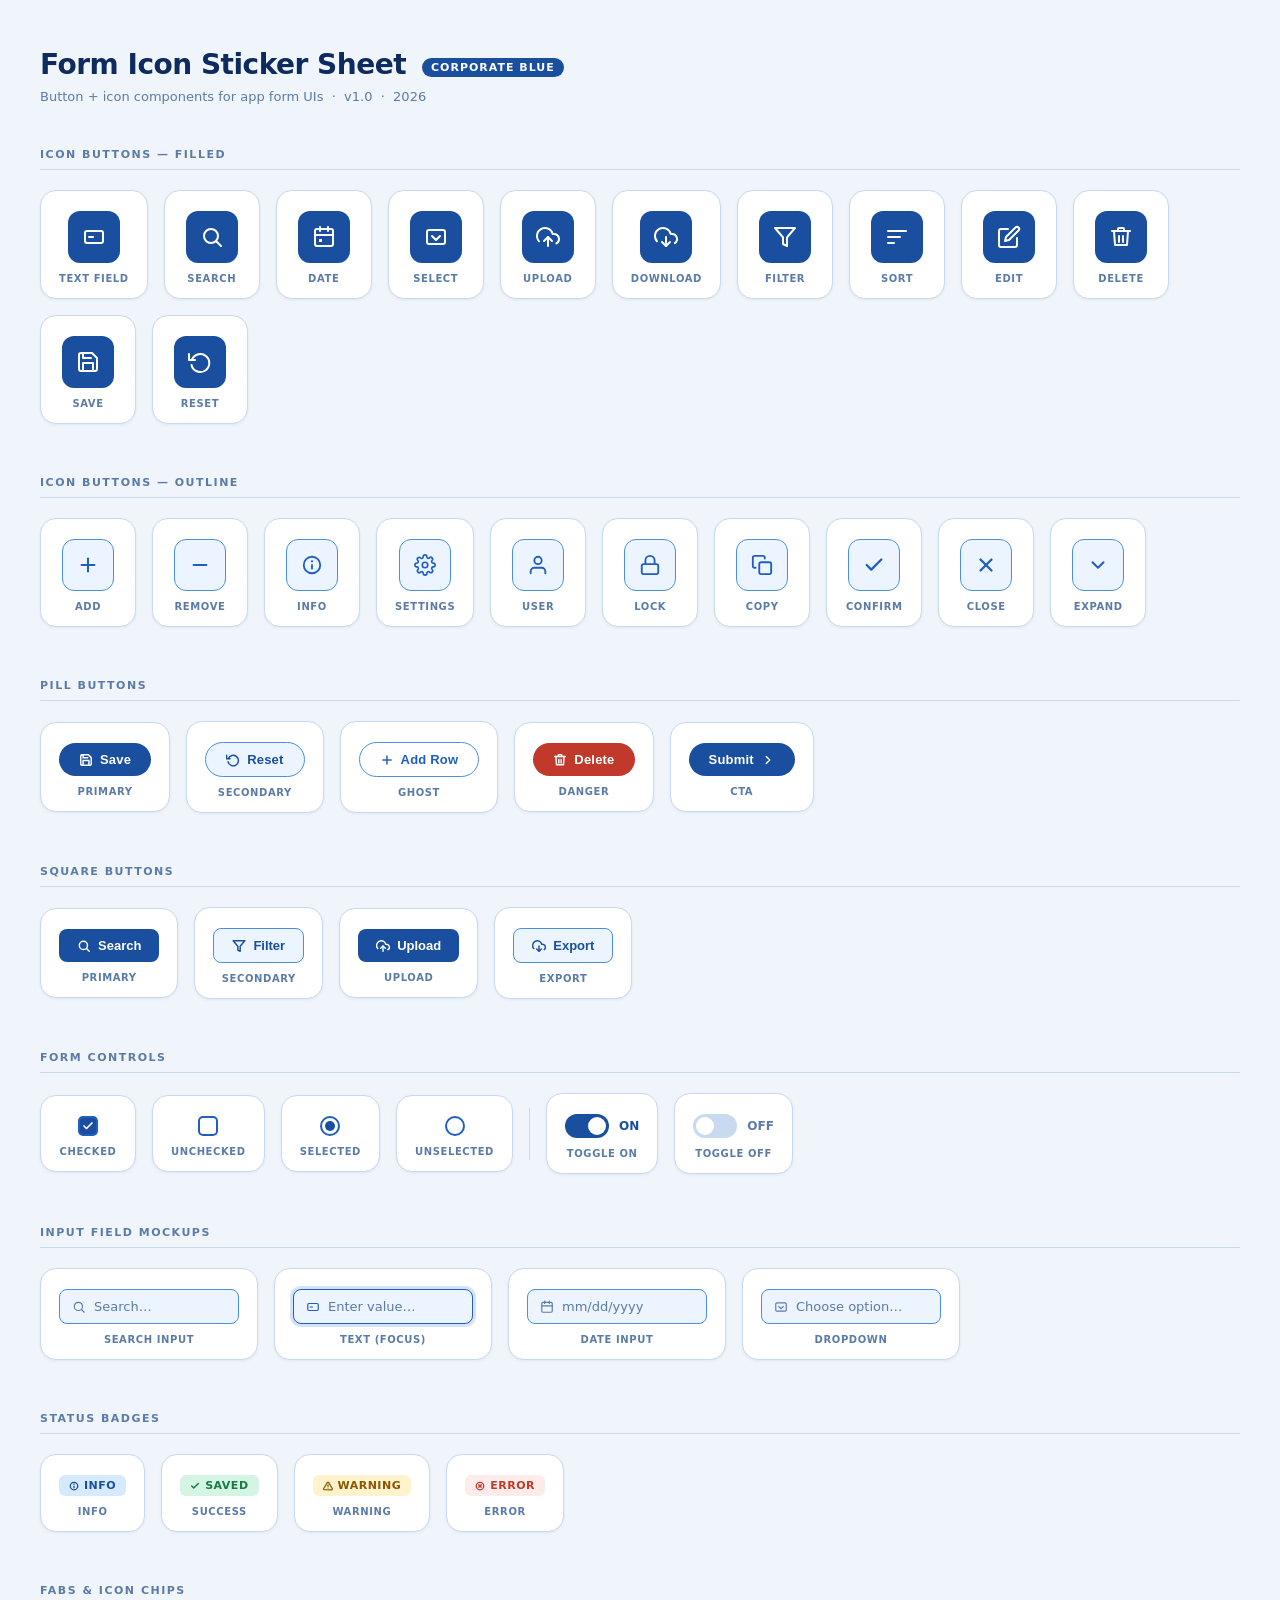
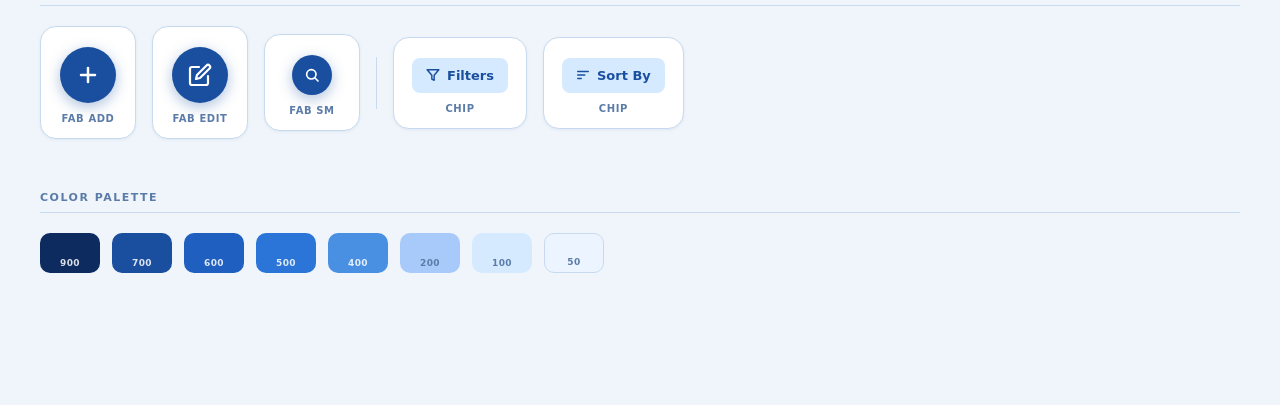
==== sticker-sheet.html @ 7179d63f "Add corporate blue form icon sticker sheet Standalone HTML design reference page with filled/outline" ====
<!DOCTYPE html>
<html lang="en">
<head>
  <meta charset="UTF-8">
  <meta name="viewport" content="width=device-width, initial-scale=1.0">
  <title>Form Icon Button Sticker Sheet — Corporate Blue</title>
  <style>
    :root {
      --blue-900: #0D2B5E;
      --blue-700: #1A4FA0;
      --blue-600: #1F5FBF;
      --blue-500: #2B74D8;
      --blue-400: #4A90E2;
      --blue-200: #A8CAFA;
      --blue-100: #D6EAFF;
      --blue-50:  #EBF4FF;
      --white:    #FFFFFF;
      --ink:      #0D1B34;
      --muted:    #5B7BA8;
      --bg:       #F0F5FB;
      --border:   #C8DAEF;
    }

    *, *::before, *::after { box-sizing: border-box; margin: 0; padding: 0; }

    body {
      font-family: -apple-system, BlinkMacSystemFont, 'Segoe UI', system-ui, sans-serif;
      background: var(--bg);
      color: var(--ink);
      padding: 48px 40px 80px;
    }

    /* ── Page Header ── */
    .sheet-header {
      display: flex;
      align-items: flex-end;
      gap: 16px;
      margin-bottom: 8px;
    }
    .sheet-header h1 {
      font-size: 28px;
      font-weight: 700;
      letter-spacing: -0.5px;
      color: var(--blue-900);
    }
    .sheet-header .badge {
      background: var(--blue-700);
      color: #fff;
      font-size: 11px;
      font-weight: 600;
      letter-spacing: 1px;
      text-transform: uppercase;
      padding: 3px 9px;
      border-radius: 20px;
      margin-bottom: 4px;
    }
    .sheet-meta {
      font-size: 13px;
      color: var(--muted);
      margin-bottom: 44px;
    }

    /* ── Section ── */
    .section { margin-bottom: 52px; }
    .section-title {
      font-size: 11px;
      font-weight: 700;
      letter-spacing: 1.5px;
      text-transform: uppercase;
      color: var(--muted);
      margin-bottom: 20px;
      padding-bottom: 8px;
      border-bottom: 1px solid var(--border);
    }
    .sticker-grid {
      display: flex;
      flex-wrap: wrap;
      gap: 16px;
      align-items: flex-start;
    }

    /* ── Sticker Card ── */
    .sticker {
      display: flex;
      flex-direction: column;
      align-items: center;
      gap: 10px;
      background: var(--white);
      border: 1.5px solid var(--border);
      border-radius: 16px;
      padding: 20px 18px 14px;
      min-width: 96px;
      cursor: default;
      transition: box-shadow .15s, transform .15s;
      box-shadow: 0 1px 3px rgba(13,43,94,.07);
    }
    .sticker:hover {
      box-shadow: 0 6px 18px rgba(27,79,160,.16);
      transform: translateY(-2px);
    }
    .sticker-label {
      font-size: 10px;
      font-weight: 600;
      letter-spacing: .6px;
      text-transform: uppercase;
      color: var(--muted);
      white-space: nowrap;
    }

    /* ── Icon Chip Sizes ── */
    .icon-wrap {
      display: flex;
      align-items: center;
      justify-content: center;
      border-radius: 12px;
    }
    .icon-wrap.filled {
      background: var(--blue-700);
      width: 52px; height: 52px;
      color: #fff;
    }
    .icon-wrap.outline {
      background: var(--blue-50);
      border: 1.5px solid var(--blue-400);
      width: 52px; height: 52px;
      color: var(--blue-600);
    }
    .icon-wrap.ghost {
      background: transparent;
      width: 52px; height: 52px;
      color: var(--blue-600);
    }
    .icon-wrap.chip {
      background: var(--blue-100);
      border-radius: 8px;
      padding: 10px 14px;
      color: var(--blue-700);
      gap: 7px;
      flex-direction: row;
      height: auto;
      width: auto;
    }
    .icon-wrap.chip span {
      font-size: 13px;
      font-weight: 600;
      color: var(--blue-700);
      white-space: nowrap;
    }

    /* ── Pill Buttons ── */
    .btn-pill {
      display: inline-flex;
      align-items: center;
      gap: 7px;
      font-size: 13px;
      font-weight: 600;
      border-radius: 100px;
      padding: 9px 20px;
      border: none;
      cursor: pointer;
      transition: filter .15s;
      letter-spacing: .2px;
    }
    .btn-pill.primary   { background: var(--blue-700); color: #fff; }
    .btn-pill.secondary { background: var(--blue-50); color: var(--blue-700); border: 1.5px solid var(--blue-400); }
    .btn-pill.ghost-btn { background: transparent; color: var(--blue-600); border: 1.5px solid var(--blue-400); }
    .btn-pill.danger    { background: #C0392B; color: #fff; }
    .btn-pill:hover { filter: brightness(1.08); }

    /* ── Square Buttons ── */
    .btn-sq {
      display: inline-flex;
      align-items: center;
      gap: 7px;
      font-size: 13px;
      font-weight: 600;
      border-radius: 8px;
      padding: 9px 18px;
      border: none;
      cursor: pointer;
      transition: filter .15s;
    }
    .btn-sq.primary   { background: var(--blue-700); color: #fff; }
    .btn-sq.secondary { background: var(--blue-50); color: var(--blue-700); border: 1.5px solid var(--blue-400); }
    .btn-sq:hover { filter: brightness(1.08); }

    /* ── Status Badges ── */
    .status-badge {
      display: inline-flex;
      align-items: center;
      gap: 5px;
      font-size: 11px;
      font-weight: 700;
      letter-spacing: .5px;
      text-transform: uppercase;
      padding: 4px 10px;
      border-radius: 6px;
    }
    .status-badge.info    { background: var(--blue-100); color: var(--blue-700); }
    .status-badge.success { background: #D4F5E4; color: #1A7A45; }
    .status-badge.warn    { background: #FEF3CD; color: #8A5700; }
    .status-badge.error   { background: #FDECEA; color: #C0392B; }

    /* ── Input Mock ── */
    .input-mock {
      display: flex;
      align-items: center;
      gap: 8px;
      background: var(--blue-50);
      border: 1.5px solid var(--blue-400);
      border-radius: 8px;
      padding: 9px 12px;
      font-size: 13px;
      color: var(--muted);
      width: 180px;
    }
    .input-mock.focus { border-color: var(--blue-600); box-shadow: 0 0 0 3px rgba(43,116,216,.2); }

    /* ── Toggle ── */
    .toggle-wrap {
      display: flex;
      align-items: center;
      gap: 10px;
      font-size: 12px;
      font-weight: 600;
      color: var(--blue-700);
    }
    .toggle {
      width: 44px; height: 24px;
      background: var(--blue-700);
      border-radius: 100px;
      position: relative;
    }
    .toggle::after {
      content: '';
      position: absolute;
      top: 3px; left: calc(100% - 21px);
      width: 18px; height: 18px;
      background: #fff;
      border-radius: 50%;
    }
    .toggle.off { background: var(--border); }
    .toggle.off::after { left: 3px; }

    /* ── Checkbox / Radio ── */
    .check-mock {
      width: 20px; height: 20px;
      border-radius: 5px;
      border: 2px solid var(--blue-600);
      background: var(--blue-700);
      display: flex; align-items: center; justify-content: center;
    }
    .check-mock.unchecked { background: #fff; }
    .radio-mock {
      width: 20px; height: 20px;
      border-radius: 50%;
      border: 2px solid var(--blue-600);
      background: #fff;
      display: flex; align-items: center; justify-content: center;
    }
    .radio-mock .dot {
      width: 10px; height: 10px;
      border-radius: 50%;
      background: var(--blue-700);
    }

    /* ── Divider ── */
    .divider {
      width: 1px;
      height: 52px;
      background: var(--border);
      align-self: center;
    }

    /* ── FAB ── */
    .fab {
      width: 56px; height: 56px;
      border-radius: 50%;
      background: var(--blue-700);
      color: #fff;
      display: flex; align-items: center; justify-content: center;
      box-shadow: 0 4px 14px rgba(27,79,160,.35);
    }
    .fab.sm { width: 40px; height: 40px; border-radius: 50%; }

    /* ── Swatch Row ── */
    .swatch-row { display: flex; gap: 12px; flex-wrap: wrap; }
    .swatch {
      width: 60px; height: 40px;
      border-radius: 10px;
      display: flex; align-items: flex-end; justify-content: center;
      padding-bottom: 5px;
      font-size: 9px;
      font-weight: 700;
      letter-spacing: .4px;
      color: rgba(255,255,255,.85);
    }
    .swatch.light { color: var(--muted); }

    svg { display: block; flex-shrink: 0; }
  </style>
</head>
<body>

  <div class="sheet-header">
    <h1>Form Icon Sticker Sheet</h1>
    <span class="badge">Corporate Blue</span>
  </div>
  <p class="sheet-meta">Button + icon components for app form UIs &nbsp;·&nbsp; v1.0 &nbsp;·&nbsp; 2026</p>

  <!-- ── 1. ICON BUTTONS ── -->
  <div class="section">
    <div class="section-title">Icon Buttons — Filled</div>
    <div class="sticker-grid">

      <!-- Text Input -->
      <div class="sticker">
        <div class="icon-wrap filled">
          <svg width="24" height="24" viewBox="0 0 24 24" fill="none" stroke="currentColor" stroke-width="2" stroke-linecap="round" stroke-linejoin="round">
            <rect x="3" y="6" width="18" height="12" rx="2"/>
            <line x1="7" y1="12" x2="11" y2="12"/>
          </svg>
        </div>
        <span class="sticker-label">Text Field</span>
      </div>

      <!-- Search -->
      <div class="sticker">
        <div class="icon-wrap filled">
          <svg width="24" height="24" viewBox="0 0 24 24" fill="none" stroke="currentColor" stroke-width="2" stroke-linecap="round" stroke-linejoin="round">
            <circle cx="11" cy="11" r="7"/>
            <line x1="16.5" y1="16.5" x2="21" y2="21"/>
          </svg>
        </div>
        <span class="sticker-label">Search</span>
      </div>

      <!-- Calendar / Date -->
      <div class="sticker">
        <div class="icon-wrap filled">
          <svg width="24" height="24" viewBox="0 0 24 24" fill="none" stroke="currentColor" stroke-width="2" stroke-linecap="round" stroke-linejoin="round">
            <rect x="3" y="4" width="18" height="17" rx="2"/>
            <line x1="16" y1="2" x2="16" y2="6"/>
            <line x1="8" y1="2" x2="8" y2="6"/>
            <line x1="3" y1="10" x2="21" y2="10"/>
            <rect x="7" y="14" width="3" height="3" rx=".5" fill="currentColor" stroke="none"/>
          </svg>
        </div>
        <span class="sticker-label">Date</span>
      </div>

      <!-- Dropdown / Select -->
      <div class="sticker">
        <div class="icon-wrap filled">
          <svg width="24" height="24" viewBox="0 0 24 24" fill="none" stroke="currentColor" stroke-width="2" stroke-linecap="round" stroke-linejoin="round">
            <rect x="3" y="5" width="18" height="14" rx="2"/>
            <polyline points="8,11 12,15 16,11"/>
          </svg>
        </div>
        <span class="sticker-label">Select</span>
      </div>

      <!-- Upload -->
      <div class="sticker">
        <div class="icon-wrap filled">
          <svg width="24" height="24" viewBox="0 0 24 24" fill="none" stroke="currentColor" stroke-width="2" stroke-linecap="round" stroke-linejoin="round">
            <polyline points="16,16 12,12 8,16"/>
            <line x1="12" y1="12" x2="12" y2="21"/>
            <path d="M20.39 18.39A5 5 0 0 0 18 9h-1.26A8 8 0 1 0 3 16.3"/>
          </svg>
        </div>
        <span class="sticker-label">Upload</span>
      </div>

      <!-- Download -->
      <div class="sticker">
        <div class="icon-wrap filled">
          <svg width="24" height="24" viewBox="0 0 24 24" fill="none" stroke="currentColor" stroke-width="2" stroke-linecap="round" stroke-linejoin="round">
            <polyline points="8,17 12,21 16,17"/>
            <line x1="12" y1="12" x2="12" y2="21"/>
            <path d="M20.88 18.09A5 5 0 0 0 18 9h-1.26A8 8 0 1 0 3 16.29"/>
          </svg>
        </div>
        <span class="sticker-label">Download</span>
      </div>

      <!-- Filter -->
      <div class="sticker">
        <div class="icon-wrap filled">
          <svg width="24" height="24" viewBox="0 0 24 24" fill="none" stroke="currentColor" stroke-width="2" stroke-linecap="round" stroke-linejoin="round">
            <polygon points="22,3 2,3 10,12.46 10,19 14,21 14,12.46"/>
          </svg>
        </div>
        <span class="sticker-label">Filter</span>
      </div>

      <!-- Sort -->
      <div class="sticker">
        <div class="icon-wrap filled">
          <svg width="24" height="24" viewBox="0 0 24 24" fill="none" stroke="currentColor" stroke-width="2" stroke-linecap="round" stroke-linejoin="round">
            <line x1="3" y1="6" x2="21" y2="6"/>
            <line x1="3" y1="12" x2="15" y2="12"/>
            <line x1="3" y1="18" x2="9" y2="18"/>
          </svg>
        </div>
        <span class="sticker-label">Sort</span>
      </div>

      <!-- Edit / Pencil -->
      <div class="sticker">
        <div class="icon-wrap filled">
          <svg width="24" height="24" viewBox="0 0 24 24" fill="none" stroke="currentColor" stroke-width="2" stroke-linecap="round" stroke-linejoin="round">
            <path d="M11 4H4a2 2 0 0 0-2 2v14a2 2 0 0 0 2 2h14a2 2 0 0 0 2-2v-7"/>
            <path d="M18.5 2.5a2.121 2.121 0 0 1 3 3L12 15l-4 1 1-4 9.5-9.5z"/>
          </svg>
        </div>
        <span class="sticker-label">Edit</span>
      </div>

      <!-- Delete / Trash -->
      <div class="sticker">
        <div class="icon-wrap filled">
          <svg width="24" height="24" viewBox="0 0 24 24" fill="none" stroke="currentColor" stroke-width="2" stroke-linecap="round" stroke-linejoin="round">
            <polyline points="3,6 5,6 21,6"/>
            <path d="M19 6l-1 14H6L5 6"/>
            <path d="M10 11v6M14 11v6"/>
            <path d="M9 6V4a1 1 0 0 1 1-1h4a1 1 0 0 1 1 1v2"/>
          </svg>
        </div>
        <span class="sticker-label">Delete</span>
      </div>

      <!-- Save -->
      <div class="sticker">
        <div class="icon-wrap filled">
          <svg width="24" height="24" viewBox="0 0 24 24" fill="none" stroke="currentColor" stroke-width="2" stroke-linecap="round" stroke-linejoin="round">
            <path d="M19 21H5a2 2 0 0 1-2-2V5a2 2 0 0 1 2-2h11l5 5v11a2 2 0 0 1-2 2z"/>
            <polyline points="17,21 17,13 7,13 7,21"/>
            <polyline points="7,3 7,8 15,8"/>
          </svg>
        </div>
        <span class="sticker-label">Save</span>
      </div>

      <!-- Refresh / Reset -->
      <div class="sticker">
        <div class="icon-wrap filled">
          <svg width="24" height="24" viewBox="0 0 24 24" fill="none" stroke="currentColor" stroke-width="2" stroke-linecap="round" stroke-linejoin="round">
            <polyline points="1,4 1,10 7,10"/>
            <path d="M3.51 15a9 9 0 1 0 .49-5.5"/>
          </svg>
        </div>
        <span class="sticker-label">Reset</span>
      </div>

    </div>
  </div>

  <!-- ── 2. ICON BUTTONS — OUTLINE ── -->
  <div class="section">
    <div class="section-title">Icon Buttons — Outline</div>
    <div class="sticker-grid">

      <!-- Plus / Add -->
      <div class="sticker">
        <div class="icon-wrap outline">
          <svg width="22" height="22" viewBox="0 0 24 24" fill="none" stroke="currentColor" stroke-width="2.2" stroke-linecap="round">
            <line x1="12" y1="5" x2="12" y2="19"/><line x1="5" y1="12" x2="19" y2="12"/>
          </svg>
        </div>
        <span class="sticker-label">Add</span>
      </div>

      <!-- Minus / Remove -->
      <div class="sticker">
        <div class="icon-wrap outline">
          <svg width="22" height="22" viewBox="0 0 24 24" fill="none" stroke="currentColor" stroke-width="2.2" stroke-linecap="round">
            <line x1="5" y1="12" x2="19" y2="12"/>
          </svg>
        </div>
        <span class="sticker-label">Remove</span>
      </div>

      <!-- Info -->
      <div class="sticker">
        <div class="icon-wrap outline">
          <svg width="22" height="22" viewBox="0 0 24 24" fill="none" stroke="currentColor" stroke-width="2" stroke-linecap="round" stroke-linejoin="round">
            <circle cx="12" cy="12" r="9"/>
            <line x1="12" y1="8" x2="12" y2="8" stroke-width="2.5"/>
            <line x1="12" y1="12" x2="12" y2="16"/>
          </svg>
        </div>
        <span class="sticker-label">Info</span>
      </div>

      <!-- Settings / Gear -->
      <div class="sticker">
        <div class="icon-wrap outline">
          <svg width="22" height="22" viewBox="0 0 24 24" fill="none" stroke="currentColor" stroke-width="1.8" stroke-linecap="round" stroke-linejoin="round">
            <circle cx="12" cy="12" r="3"/>
            <path d="M19.4 15a1.65 1.65 0 0 0 .33 1.82l.06.06a2 2 0 0 1-2.83 2.83l-.06-.06a1.65 1.65 0 0 0-1.82-.33 1.65 1.65 0 0 0-1 1.51V21a2 2 0 0 1-4 0v-.09A1.65 1.65 0 0 0 9 19.4a1.65 1.65 0 0 0-1.82.33l-.06.06a2 2 0 0 1-2.83-2.83l.06-.06A1.65 1.65 0 0 0 4.68 15a1.65 1.65 0 0 0-1.51-1H3a2 2 0 0 1 0-4h.09A1.65 1.65 0 0 0 4.6 9a1.65 1.65 0 0 0-.33-1.82l-.06-.06a2 2 0 0 1 2.83-2.83l.06.06A1.65 1.65 0 0 0 9 4.68a1.65 1.65 0 0 0 1-1.51V3a2 2 0 0 1 4 0v.09a1.65 1.65 0 0 0 1 1.51 1.65 1.65 0 0 0 1.82-.33l.06-.06a2 2 0 0 1 2.83 2.83l-.06.06A1.65 1.65 0 0 0 19.4 9a1.65 1.65 0 0 0 1.51 1H21a2 2 0 0 1 0 4h-.09a1.65 1.65 0 0 0-1.51 1z"/>
          </svg>
        </div>
        <span class="sticker-label">Settings</span>
      </div>

      <!-- User -->
      <div class="sticker">
        <div class="icon-wrap outline">
          <svg width="22" height="22" viewBox="0 0 24 24" fill="none" stroke="currentColor" stroke-width="2" stroke-linecap="round" stroke-linejoin="round">
            <path d="M20 21v-2a4 4 0 0 0-4-4H8a4 4 0 0 0-4 4v2"/>
            <circle cx="12" cy="7" r="4"/>
          </svg>
        </div>
        <span class="sticker-label">User</span>
      </div>

      <!-- Lock -->
      <div class="sticker">
        <div class="icon-wrap outline">
          <svg width="22" height="22" viewBox="0 0 24 24" fill="none" stroke="currentColor" stroke-width="2" stroke-linecap="round" stroke-linejoin="round">
            <rect x="3" y="11" width="18" height="11" rx="2"/>
            <path d="M7 11V7a5 5 0 0 1 10 0v4"/>
          </svg>
        </div>
        <span class="sticker-label">Lock</span>
      </div>

      <!-- Copy -->
      <div class="sticker">
        <div class="icon-wrap outline">
          <svg width="22" height="22" viewBox="0 0 24 24" fill="none" stroke="currentColor" stroke-width="2" stroke-linecap="round" stroke-linejoin="round">
            <rect x="9" y="9" width="13" height="13" rx="2"/>
            <path d="M5 15H4a2 2 0 0 1-2-2V4a2 2 0 0 1 2-2h9a2 2 0 0 1 2 2v1"/>
          </svg>
        </div>
        <span class="sticker-label">Copy</span>
      </div>

      <!-- Check / Confirm -->
      <div class="sticker">
        <div class="icon-wrap outline">
          <svg width="22" height="22" viewBox="0 0 24 24" fill="none" stroke="currentColor" stroke-width="2.5" stroke-linecap="round" stroke-linejoin="round">
            <polyline points="20,6 9,17 4,12"/>
          </svg>
        </div>
        <span class="sticker-label">Confirm</span>
      </div>

      <!-- Close / X -->
      <div class="sticker">
        <div class="icon-wrap outline">
          <svg width="22" height="22" viewBox="0 0 24 24" fill="none" stroke="currentColor" stroke-width="2.5" stroke-linecap="round">
            <line x1="18" y1="6" x2="6" y2="18"/>
            <line x1="6" y1="6" x2="18" y2="18"/>
          </svg>
        </div>
        <span class="sticker-label">Close</span>
      </div>

      <!-- Expand / Arrow -->
      <div class="sticker">
        <div class="icon-wrap outline">
          <svg width="22" height="22" viewBox="0 0 24 24" fill="none" stroke="currentColor" stroke-width="2.2" stroke-linecap="round" stroke-linejoin="round">
            <polyline points="6,9 12,15 18,9"/>
          </svg>
        </div>
        <span class="sticker-label">Expand</span>
      </div>

    </div>
  </div>

  <!-- ── 3. PILL BUTTONS ── -->
  <div class="section">
    <div class="section-title">Pill Buttons</div>
    <div class="sticker-grid" style="align-items:center;">

      <div class="sticker">
        <button class="btn-pill primary">
          <svg width="14" height="14" viewBox="0 0 24 24" fill="none" stroke="currentColor" stroke-width="2.5" stroke-linecap="round"><path d="M19 21H5a2 2 0 0 1-2-2V5a2 2 0 0 1 2-2h11l5 5v11a2 2 0 0 1-2 2z"/><polyline points="17,21 17,13 7,13 7,21"/><polyline points="7,3 7,8 15,8"/></svg>
          Save
        </button>
        <span class="sticker-label">Primary</span>
      </div>

      <div class="sticker">
        <button class="btn-pill secondary">
          <svg width="14" height="14" viewBox="0 0 24 24" fill="none" stroke="currentColor" stroke-width="2.5" stroke-linecap="round" stroke-linejoin="round"><polyline points="1,4 1,10 7,10"/><path d="M3.51 15a9 9 0 1 0 .49-5.5"/></svg>
          Reset
        </button>
        <span class="sticker-label">Secondary</span>
      </div>

      <div class="sticker">
        <button class="btn-pill ghost-btn">
          <svg width="14" height="14" viewBox="0 0 24 24" fill="none" stroke="currentColor" stroke-width="2.5" stroke-linecap="round" stroke-linejoin="round"><line x1="12" y1="5" x2="12" y2="19"/><line x1="5" y1="12" x2="19" y2="12"/></svg>
          Add Row
        </button>
        <span class="sticker-label">Ghost</span>
      </div>

      <div class="sticker">
        <button class="btn-pill danger">
          <svg width="14" height="14" viewBox="0 0 24 24" fill="none" stroke="currentColor" stroke-width="2.5" stroke-linecap="round" stroke-linejoin="round"><polyline points="3,6 5,6 21,6"/><path d="M19 6l-1 14H6L5 6"/><path d="M10 11v6M14 11v6"/><path d="M9 6V4a1 1 0 0 1 1-1h4a1 1 0 0 1 1 1v2"/></svg>
          Delete
        </button>
        <span class="sticker-label">Danger</span>
      </div>

      <div class="sticker">
        <button class="btn-pill primary">
          Submit
          <svg width="14" height="14" viewBox="0 0 24 24" fill="none" stroke="currentColor" stroke-width="2.5" stroke-linecap="round" stroke-linejoin="round"><polyline points="9,18 15,12 9,6"/></svg>
        </button>
        <span class="sticker-label">CTA</span>
      </div>

    </div>
  </div>

  <!-- ── 4. SQUARE BUTTONS ── -->
  <div class="section">
    <div class="section-title">Square Buttons</div>
    <div class="sticker-grid" style="align-items:center;">

      <div class="sticker">
        <button class="btn-sq primary">
          <svg width="14" height="14" viewBox="0 0 24 24" fill="none" stroke="currentColor" stroke-width="2.5" stroke-linecap="round" stroke-linejoin="round"><circle cx="11" cy="11" r="7"/><line x1="16.5" y1="16.5" x2="21" y2="21"/></svg>
          Search
        </button>
        <span class="sticker-label">Primary</span>
      </div>

      <div class="sticker">
        <button class="btn-sq secondary">
          <svg width="14" height="14" viewBox="0 0 24 24" fill="none" stroke="currentColor" stroke-width="2.5" stroke-linecap="round" stroke-linejoin="round"><polygon points="22,3 2,3 10,12.46 10,19 14,21 14,12.46"/></svg>
          Filter
        </button>
        <span class="sticker-label">Secondary</span>
      </div>

      <div class="sticker">
        <button class="btn-sq primary">
          <svg width="14" height="14" viewBox="0 0 24 24" fill="none" stroke="currentColor" stroke-width="2.5" stroke-linecap="round" stroke-linejoin="round"><polyline points="16,16 12,12 8,16"/><line x1="12" y1="12" x2="12" y2="21"/><path d="M20.39 18.39A5 5 0 0 0 18 9h-1.26A8 8 0 1 0 3 16.3"/></svg>
          Upload
        </button>
        <span class="sticker-label">Upload</span>
      </div>

      <div class="sticker">
        <button class="btn-sq secondary">
          <svg width="14" height="14" viewBox="0 0 24 24" fill="none" stroke="currentColor" stroke-width="2.5" stroke-linecap="round" stroke-linejoin="round"><polyline points="8,17 12,21 16,17"/><line x1="12" y1="12" x2="12" y2="21"/><path d="M20.88 18.09A5 5 0 0 0 18 9h-1.26A8 8 0 1 0 3 16.29"/></svg>
          Export
        </button>
        <span class="sticker-label">Export</span>
      </div>

    </div>
  </div>

  <!-- ── 5. FORM CONTROLS ── -->
  <div class="section">
    <div class="section-title">Form Controls</div>
    <div class="sticker-grid" style="align-items:center;">

      <!-- Checkbox checked -->
      <div class="sticker">
        <div class="check-mock">
          <svg width="12" height="12" viewBox="0 0 24 24" fill="none" stroke="#fff" stroke-width="3.5" stroke-linecap="round" stroke-linejoin="round"><polyline points="20,6 9,17 4,12"/></svg>
        </div>
        <span class="sticker-label">Checked</span>
      </div>

      <!-- Checkbox unchecked -->
      <div class="sticker">
        <div class="check-mock unchecked"></div>
        <span class="sticker-label">Unchecked</span>
      </div>

      <!-- Radio selected -->
      <div class="sticker">
        <div class="radio-mock"><div class="dot"></div></div>
        <span class="sticker-label">Selected</span>
      </div>

      <!-- Radio empty -->
      <div class="sticker">
        <div class="radio-mock"></div>
        <span class="sticker-label">Unselected</span>
      </div>

      <div class="divider"></div>

      <!-- Toggle ON -->
      <div class="sticker">
        <div class="toggle-wrap">
          <div class="toggle"></div>
          <span>ON</span>
        </div>
        <span class="sticker-label">Toggle On</span>
      </div>

      <!-- Toggle OFF -->
      <div class="sticker">
        <div class="toggle-wrap">
          <div class="toggle off"></div>
          <span style="color:var(--muted)">OFF</span>
        </div>
        <span class="sticker-label">Toggle Off</span>
      </div>

    </div>
  </div>

  <!-- ── 6. INPUT FIELDS ── -->
  <div class="section">
    <div class="section-title">Input Field Mockups</div>
    <div class="sticker-grid" style="align-items:center;">

      <div class="sticker">
        <div class="input-mock">
          <svg width="14" height="14" viewBox="0 0 24 24" fill="none" stroke="currentColor" stroke-width="2" stroke-linecap="round" stroke-linejoin="round" style="color:var(--muted)"><circle cx="11" cy="11" r="7"/><line x1="16.5" y1="16.5" x2="21" y2="21"/></svg>
          Search…
        </div>
        <span class="sticker-label">Search Input</span>
      </div>

      <div class="sticker">
        <div class="input-mock focus">
          <svg width="14" height="14" viewBox="0 0 24 24" fill="none" stroke="currentColor" stroke-width="2" stroke-linecap="round" stroke-linejoin="round" style="color:var(--blue-600)"><rect x="3" y="6" width="18" height="12" rx="2"/><line x1="7" y1="12" x2="11" y2="12"/></svg>
          Enter value…
        </div>
        <span class="sticker-label">Text (Focus)</span>
      </div>

      <div class="sticker">
        <div class="input-mock">
          <svg width="14" height="14" viewBox="0 0 24 24" fill="none" stroke="currentColor" stroke-width="2" stroke-linecap="round" stroke-linejoin="round" style="color:var(--muted)"><rect x="3" y="4" width="18" height="17" rx="2"/><line x1="16" y1="2" x2="16" y2="6"/><line x1="8" y1="2" x2="8" y2="6"/><line x1="3" y1="10" x2="21" y2="10"/></svg>
          mm/dd/yyyy
        </div>
        <span class="sticker-label">Date Input</span>
      </div>

      <div class="sticker">
        <div class="input-mock">
          <svg width="14" height="14" viewBox="0 0 24 24" fill="none" stroke="currentColor" stroke-width="2" stroke-linecap="round" stroke-linejoin="round" style="color:var(--muted)"><rect x="3" y="5" width="18" height="14" rx="2"/><polyline points="8,11 12,15 16,11"/></svg>
          Choose option…
        </div>
        <span class="sticker-label">Dropdown</span>
      </div>

    </div>
  </div>

  <!-- ── 7. STATUS BADGES ── -->
  <div class="section">
    <div class="section-title">Status Badges</div>
    <div class="sticker-grid" style="align-items:center;">

      <div class="sticker">
        <span class="status-badge info">
          <svg width="10" height="10" viewBox="0 0 24 24" fill="none" stroke="currentColor" stroke-width="3" stroke-linecap="round"><circle cx="12" cy="12" r="9"/><line x1="12" y1="8" x2="12" y2="8" stroke-width="3.5"/><line x1="12" y1="12" x2="12" y2="16"/></svg>
          Info
        </span>
        <span class="sticker-label">Info</span>
      </div>

      <div class="sticker">
        <span class="status-badge success">
          <svg width="10" height="10" viewBox="0 0 24 24" fill="none" stroke="currentColor" stroke-width="3.5" stroke-linecap="round" stroke-linejoin="round"><polyline points="20,6 9,17 4,12"/></svg>
          Saved
        </span>
        <span class="sticker-label">Success</span>
      </div>

      <div class="sticker">
        <span class="status-badge warn">
          <svg width="10" height="10" viewBox="0 0 24 24" fill="none" stroke="currentColor" stroke-width="3" stroke-linecap="round" stroke-linejoin="round"><path d="M10.29 3.86L1.82 18a2 2 0 0 0 1.71 3h16.94a2 2 0 0 0 1.71-3L13.71 3.86a2 2 0 0 0-3.42 0z"/><line x1="12" y1="9" x2="12" y2="13"/><line x1="12" y1="17" x2="12.01" y2="17"/></svg>
          Warning
        </span>
        <span class="sticker-label">Warning</span>
      </div>

      <div class="sticker">
        <span class="status-badge error">
          <svg width="10" height="10" viewBox="0 0 24 24" fill="none" stroke="currentColor" stroke-width="3" stroke-linecap="round"><circle cx="12" cy="12" r="9"/><line x1="15" y1="9" x2="9" y2="15"/><line x1="9" y1="9" x2="15" y2="15"/></svg>
          Error
        </span>
        <span class="sticker-label">Error</span>
      </div>

    </div>
  </div>

  <!-- ── 8. FABs ── -->
  <div class="section">
    <div class="section-title">FABs &amp; Icon Chips</div>
    <div class="sticker-grid" style="align-items:center;">

      <div class="sticker">
        <div class="fab">
          <svg width="24" height="24" viewBox="0 0 24 24" fill="none" stroke="currentColor" stroke-width="2.5" stroke-linecap="round"><line x1="12" y1="5" x2="12" y2="19"/><line x1="5" y1="12" x2="19" y2="12"/></svg>
        </div>
        <span class="sticker-label">FAB Add</span>
      </div>

      <div class="sticker">
        <div class="fab">
          <svg width="24" height="24" viewBox="0 0 24 24" fill="none" stroke="currentColor" stroke-width="2.2" stroke-linecap="round" stroke-linejoin="round"><path d="M11 4H4a2 2 0 0 0-2 2v14a2 2 0 0 0 2 2h14a2 2 0 0 0 2-2v-7"/><path d="M18.5 2.5a2.121 2.121 0 0 1 3 3L12 15l-4 1 1-4 9.5-9.5z"/></svg>
        </div>
        <span class="sticker-label">FAB Edit</span>
      </div>

      <div class="sticker">
        <div class="fab sm">
          <svg width="16" height="16" viewBox="0 0 24 24" fill="none" stroke="currentColor" stroke-width="2.5" stroke-linecap="round" stroke-linejoin="round"><circle cx="11" cy="11" r="7"/><line x1="16.5" y1="16.5" x2="21" y2="21"/></svg>
        </div>
        <span class="sticker-label">FAB SM</span>
      </div>

      <div class="divider"></div>

      <div class="sticker">
        <div class="icon-wrap chip">
          <svg width="14" height="14" viewBox="0 0 24 24" fill="none" stroke="currentColor" stroke-width="2.5" stroke-linecap="round" stroke-linejoin="round"><polygon points="22,3 2,3 10,12.46 10,19 14,21 14,12.46"/></svg>
          <span>Filters</span>
        </div>
        <span class="sticker-label">Chip</span>
      </div>

      <div class="sticker">
        <div class="icon-wrap chip">
          <svg width="14" height="14" viewBox="0 0 24 24" fill="none" stroke="currentColor" stroke-width="2.5" stroke-linecap="round" stroke-linejoin="round"><line x1="3" y1="6" x2="21" y2="6"/><line x1="3" y1="12" x2="15" y2="12"/><line x1="3" y1="18" x2="9" y2="18"/></svg>
          <span>Sort By</span>
        </div>
        <span class="sticker-label">Chip</span>
      </div>

    </div>
  </div>

  <!-- ── 9. COLOR PALETTE ── -->
  <div class="section">
    <div class="section-title">Color Palette</div>
    <div class="swatch-row">
      <div class="swatch" style="background:#0D2B5E">900</div>
      <div class="swatch" style="background:#1A4FA0">700</div>
      <div class="swatch" style="background:#1F5FBF">600</div>
      <div class="swatch" style="background:#2B74D8">500</div>
      <div class="swatch" style="background:#4A90E2">400</div>
      <div class="swatch light" style="background:#A8CAFA">200</div>
      <div class="swatch light" style="background:#D6EAFF">100</div>
      <div class="swatch light" style="background:#EBF4FF; border:1.5px solid #C8DAEF">50</div>
    </div>
  </div>

</body>
</html>
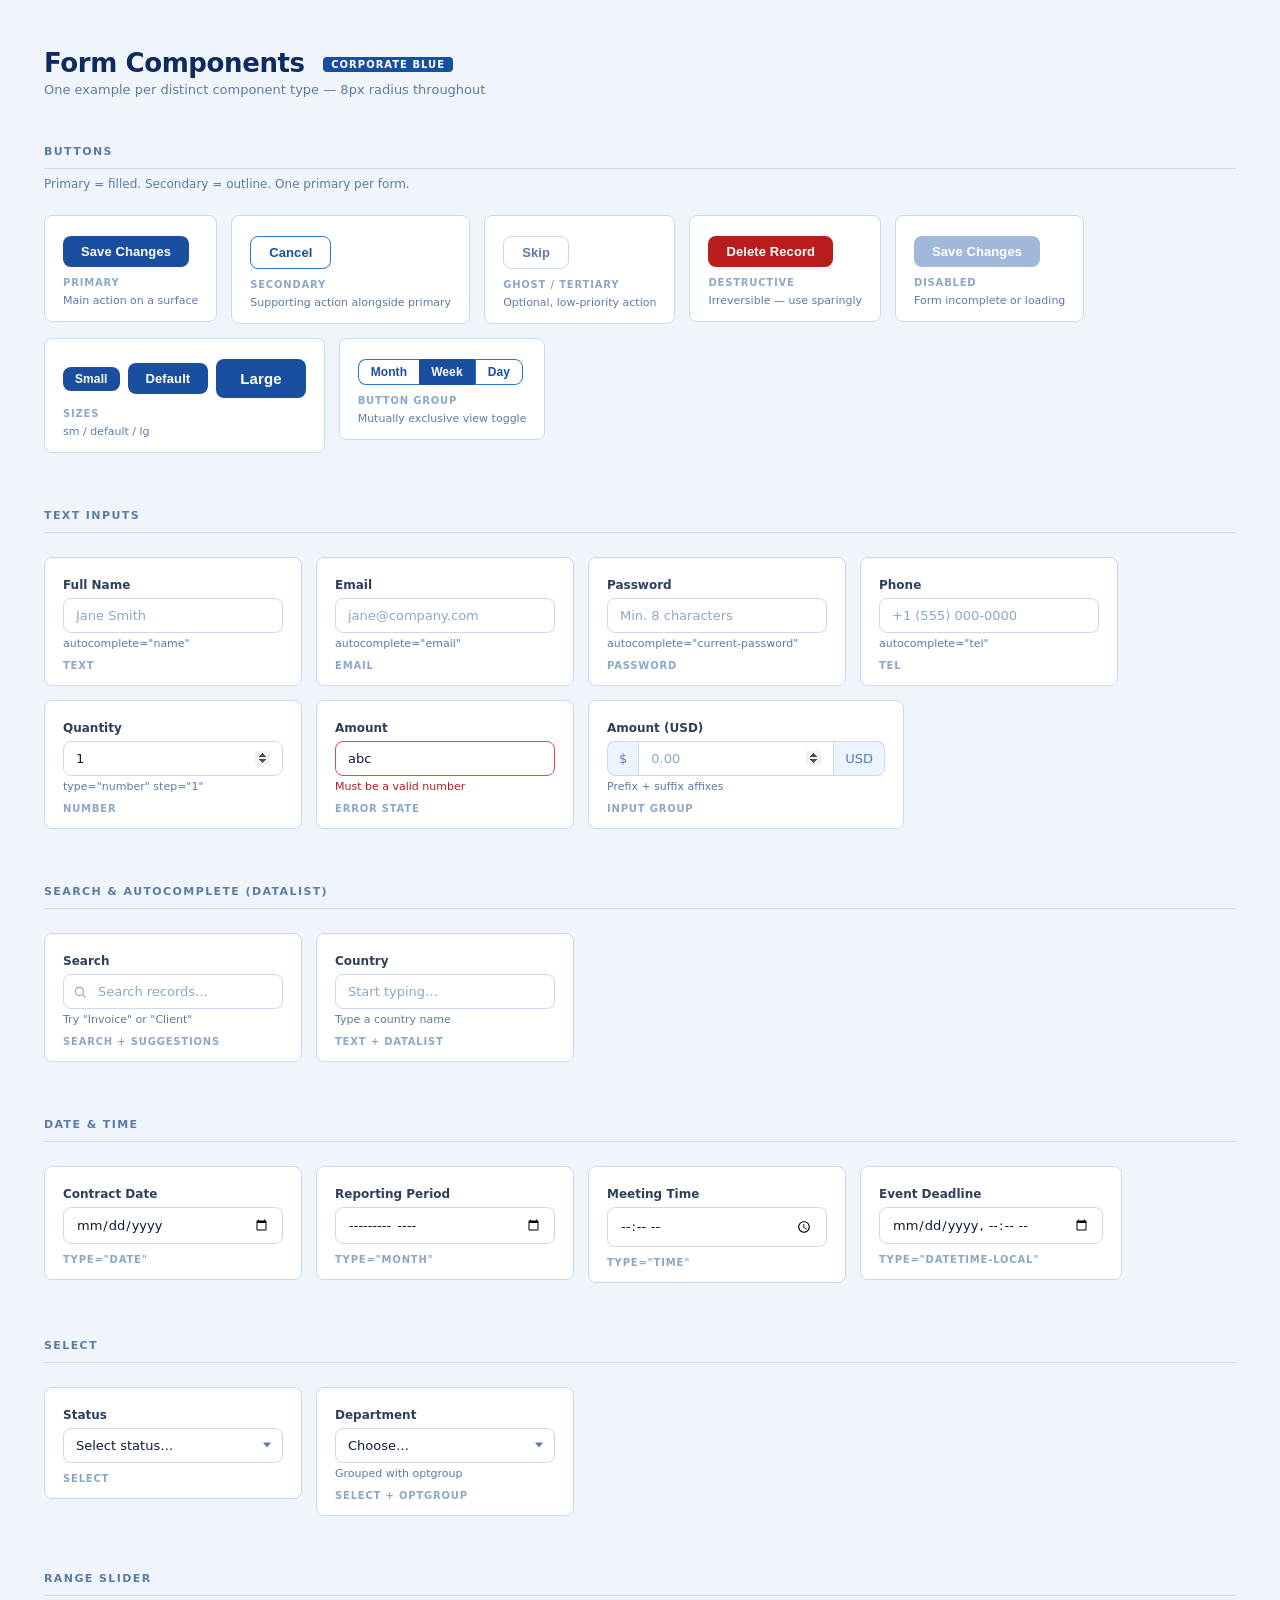
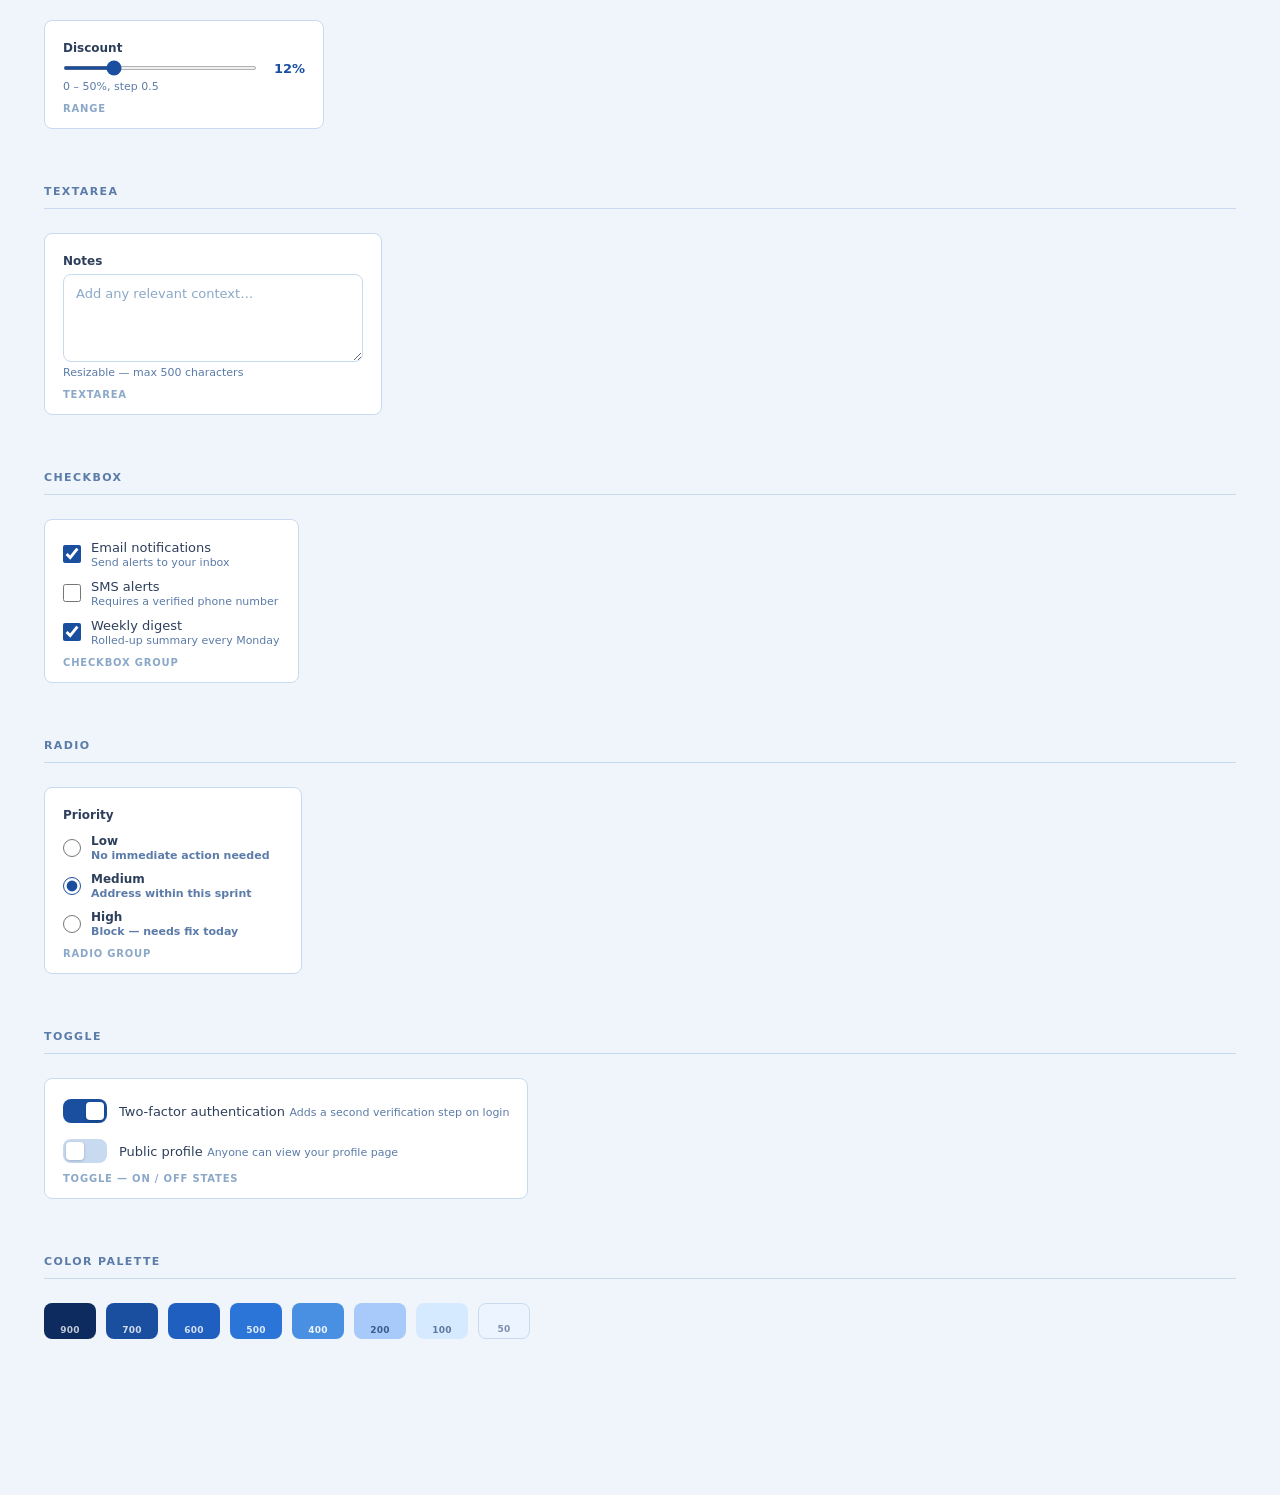
==== commit 5e3a2159: "Trim sticker sheet to one example per distinct component type Removed duplicate button variants and " ====
--- a/sticker-sheet.html
+++ b/sticker-sheet.html
@@ -3,22 +3,25 @@
 <head>
   <meta charset="UTF-8">
   <meta name="viewport" content="width=device-width, initial-scale=1.0">
-  <title>Form Icon Button Sticker Sheet — Corporate Blue</title>
+  <title>Form Component Sheet — Corporate Blue</title>
   <style>
     :root {
       --blue-900: #0D2B5E;
       --blue-700: #1A4FA0;
       --blue-600: #1F5FBF;
       --blue-500: #2B74D8;
-      --blue-400: #4A90E2;
       --blue-200: #A8CAFA;
       --blue-100: #D6EAFF;
       --blue-50:  #EBF4FF;
       --white:    #FFFFFF;
       --ink:      #0D1B34;
+      --ink-2:    #2E3F5C;
       --muted:    #5B7BA8;
+      --muted-lt: #8BA8C8;
       --bg:       #F0F5FB;
       --border:   #C8DAEF;
+      --radius:   8px;
+      --focus-ring: 0 0 0 3px rgba(43,116,216,.22);
     }
 
     *, *::before, *::after { box-sizing: border-box; margin: 0; padding: 0; }
@@ -27,833 +30,846 @@
       font-family: -apple-system, BlinkMacSystemFont, 'Segoe UI', system-ui, sans-serif;
       background: var(--bg);
       color: var(--ink);
-      padding: 48px 40px 80px;
-    }
-
-    /* ── Page Header ── */
-    .sheet-header {
-      display: flex;
-      align-items: flex-end;
-      gap: 16px;
-      margin-bottom: 8px;
-    }
-    .sheet-header h1 {
-      font-size: 28px;
+      padding: 48px 44px 100px;
+      font-size: 14px;
+    }
+
+    /* ─── Page header ─── */
+    .header { margin-bottom: 48px; }
+    .header h1 {
+      font-size: 26px;
       font-weight: 700;
-      letter-spacing: -0.5px;
+      letter-spacing: -.4px;
       color: var(--blue-900);
     }
-    .sheet-header .badge {
+    .header .sub {
+      color: var(--muted);
+      font-size: 13px;
+      margin-top: 4px;
+    }
+    .badge {
+      display: inline-block;
       background: var(--blue-700);
       color: #fff;
-      font-size: 11px;
-      font-weight: 600;
+      font-size: 10px;
+      font-weight: 700;
       letter-spacing: 1px;
       text-transform: uppercase;
-      padding: 3px 9px;
-      border-radius: 20px;
-      margin-bottom: 4px;
-    }
-    .sheet-meta {
-      font-size: 13px;
-      color: var(--muted);
-      margin-bottom: 44px;
-    }
-
-    /* ── Section ── */
-    .section { margin-bottom: 52px; }
+      padding: 2px 8px;
+      border-radius: 4px;
+      margin-left: 10px;
+      vertical-align: middle;
+    }
+
+    /* ─── Section ─── */
+    .section { margin-bottom: 56px; }
     .section-title {
       font-size: 11px;
       font-weight: 700;
-      letter-spacing: 1.5px;
+      letter-spacing: 1.4px;
       text-transform: uppercase;
       color: var(--muted);
-      margin-bottom: 20px;
-      padding-bottom: 8px;
+      padding-bottom: 10px;
+      margin-bottom: 24px;
       border-bottom: 1px solid var(--border);
     }
-    .sticker-grid {
+    .section-desc {
+      font-size: 12px;
+      color: var(--muted);
+      margin-top: -16px;
+      margin-bottom: 24px;
+    }
+
+    /* ─── Row + Card ─── */
+    .row {
       display: flex;
       flex-wrap: wrap;
-      gap: 16px;
+      gap: 14px;
       align-items: flex-start;
     }
-
-    /* ── Sticker Card ── */
-    .sticker {
+    .card {
+      background: var(--white);
+      border: 1.5px solid var(--border);
+      border-radius: var(--radius);
+      padding: 20px 18px 14px;
       display: flex;
       flex-direction: column;
+      align-items: flex-start;
+      gap: 10px;
+    }
+    .card-label {
+      font-size: 10px;
+      font-weight: 700;
+      letter-spacing: .8px;
+      text-transform: uppercase;
+      color: var(--muted-lt);
+    }
+    .card-use {
+      font-size: 11px;
+      color: var(--muted);
+      margin-top: -4px;
+    }
+
+    /* ─── Primary Buttons (filled) ─── */
+    .btn {
+      display: inline-flex;
+      align-items: center;
+      gap: 6px;
+      font-size: 13px;
+      font-weight: 600;
+      border-radius: var(--radius);
+      padding: 9px 18px;
+      border: none;
+      cursor: pointer;
+      letter-spacing: .1px;
+      transition: background .15s, box-shadow .15s, opacity .15s;
+      line-height: 1;
+    }
+    .btn-primary {
+      background: var(--blue-700);
+      color: #fff;
+    }
+    .btn-primary:hover { background: var(--blue-600); }
+    .btn-primary:active { background: var(--blue-900); }
+    .btn-primary:focus-visible { outline: none; box-shadow: var(--focus-ring); }
+
+    /* Destructive primary */
+    .btn-danger {
+      background: #B91C1C;
+      color: #fff;
+    }
+    .btn-danger:hover { background: #991B1B; }
+
+    /* ─── Secondary Buttons (outline) ─── */
+    .btn-secondary {
+      background: var(--white);
+      color: var(--blue-700);
+      border: 1.5px solid var(--blue-500);
+    }
+    .btn-secondary:hover { background: var(--blue-50); }
+    .btn-secondary:active { background: var(--blue-100); }
+    .btn-secondary:focus-visible { outline: none; box-shadow: var(--focus-ring); }
+
+    /* Ghost / text-only secondary */
+    .btn-ghost {
+      background: transparent;
+      color: var(--muted);
+      border: 1.5px solid var(--border);
+    }
+    .btn-ghost:hover { background: var(--bg); color: var(--ink-2); }
+
+    /* Size variants */
+    .btn-sm { padding: 6px 12px; font-size: 12px; }
+    .btn-lg { padding: 12px 24px; font-size: 15px; }
+
+    /* Disabled */
+    .btn[disabled] {
+      opacity: .4;
+      cursor: not-allowed;
+      pointer-events: none;
+    }
+
+    /* Icon inside button */
+    .btn svg { flex-shrink: 0; }
+
+    /* ─── Inputs ─── */
+    .field {
+      display: flex;
+      flex-direction: column;
+      gap: 6px;
+      min-width: 220px;
+    }
+    .field label {
+      font-size: 12px;
+      font-weight: 600;
+      color: var(--ink-2);
+    }
+    .field .hint {
+      font-size: 11px;
+      color: var(--muted);
+      margin-top: -2px;
+    }
+    .field .error-msg {
+      font-size: 11px;
+      color: #B91C1C;
+      margin-top: -2px;
+    }
+
+    input[type="text"],
+    input[type="email"],
+    input[type="password"],
+    input[type="search"],
+    input[type="url"],
+    input[type="tel"],
+    input[type="number"],
+    input[type="date"],
+    input[type="month"],
+    input[type="week"],
+    input[type="time"],
+    input[type="datetime-local"],
+    select,
+    textarea {
+      width: 100%;
+      font-size: 13px;
+      font-family: inherit;
+      color: var(--ink);
+      background: var(--white);
+      border: 1.5px solid var(--border);
+      border-radius: var(--radius);
+      padding: 9px 12px;
+      transition: border-color .15s, box-shadow .15s;
+      appearance: none;
+      -webkit-appearance: none;
+      outline: none;
+    }
+    input::placeholder, textarea::placeholder { color: var(--muted-lt); }
+    input:focus, select:focus, textarea:focus {
+      border-color: var(--blue-500);
+      box-shadow: var(--focus-ring);
+    }
+    input.error { border-color: #EF4444; }
+    input.error:focus { box-shadow: 0 0 0 3px rgba(239,68,68,.2); }
+    input.success { border-color: #16A34A; }
+
+    /* Select custom arrow */
+    .select-wrap { position: relative; }
+    .select-wrap select { padding-right: 32px; cursor: pointer; }
+    .select-wrap::after {
+      content: '';
+      position: absolute;
+      right: 12px;
+      top: 50%;
+      transform: translateY(-50%);
+      width: 0; height: 0;
+      border-left: 4px solid transparent;
+      border-right: 4px solid transparent;
+      border-top: 5px solid var(--muted);
+      pointer-events: none;
+    }
+
+    /* Search with clear */
+    .search-wrap { position: relative; width: 100%; }
+    .search-wrap input { padding-left: 34px; }
+    .search-wrap .search-icon {
+      position: absolute;
+      left: 10px;
+      top: 50%;
+      transform: translateY(-50%);
+      color: var(--muted-lt);
+      pointer-events: none;
+    }
+
+    /* ─── Textarea ─── */
+    textarea {
+      resize: vertical;
+      min-height: 88px;
+      line-height: 1.5;
+    }
+
+    /* ─── Checkbox ─── */
+    .check-group, .radio-group {
+      display: flex;
+      flex-direction: column;
+      gap: 10px;
+    }
+    .check-item, .radio-item {
+      display: flex;
       align-items: center;
       gap: 10px;
-      background: var(--white);
-      border: 1.5px solid var(--border);
-      border-radius: 16px;
-      padding: 20px 18px 14px;
-      min-width: 96px;
-      cursor: default;
-      transition: box-shadow .15s, transform .15s;
-      box-shadow: 0 1px 3px rgba(13,43,94,.07);
-    }
-    .sticker:hover {
-      box-shadow: 0 6px 18px rgba(27,79,160,.16);
-      transform: translateY(-2px);
-    }
-    .sticker-label {
-      font-size: 10px;
-      font-weight: 600;
-      letter-spacing: .6px;
-      text-transform: uppercase;
+      cursor: pointer;
+      font-size: 13px;
+      color: var(--ink-2);
+      user-select: none;
+    }
+    .check-item input[type="checkbox"],
+    .radio-item input[type="radio"] {
+      width: 18px;
+      height: 18px;
+      min-width: 18px;
+      padding: 0;
+      margin: 0;
+      cursor: pointer;
+      accent-color: var(--blue-700);
+      border-radius: var(--radius);
+    }
+    .check-item input[type="checkbox"] { border-radius: var(--radius); }
+    .check-item .check-desc, .radio-item .radio-desc {
+      font-size: 11px;
       color: var(--muted);
-      white-space: nowrap;
-    }
-
-    /* ── Icon Chip Sizes ── */
-    .icon-wrap {
+      display: block;
+      margin-top: 1px;
+    }
+    .check-item span, .radio-item span {
+      display: flex;
+      flex-direction: column;
+    }
+
+    /* ─── Toggle ─── */
+    .toggle-item {
       display: flex;
       align-items: center;
-      justify-content: center;
-      border-radius: 12px;
-    }
-    .icon-wrap.filled {
-      background: var(--blue-700);
-      width: 52px; height: 52px;
-      color: #fff;
-    }
-    .icon-wrap.outline {
-      background: var(--blue-50);
-      border: 1.5px solid var(--blue-400);
-      width: 52px; height: 52px;
-      color: var(--blue-600);
-    }
-    .icon-wrap.ghost {
-      background: transparent;
-      width: 52px; height: 52px;
-      color: var(--blue-600);
-    }
-    .icon-wrap.chip {
+      gap: 12px;
+      cursor: pointer;
+      user-select: none;
+    }
+    .toggle-item .toggle-text {
+      font-size: 13px;
+      font-weight: 500;
+      color: var(--ink-2);
+    }
+    .toggle-item .toggle-desc {
+      font-size: 11px;
+      color: var(--muted);
+    }
+    .toggle-switch {
+      position: relative;
+      width: 44px;
+      height: 24px;
+      flex-shrink: 0;
+    }
+    .toggle-switch input { opacity: 0; width: 0; height: 0; position: absolute; }
+    .toggle-track {
+      position: absolute;
+      inset: 0;
+      background: var(--border);
+      border-radius: var(--radius);
+      transition: background .2s;
+      cursor: pointer;
+    }
+    .toggle-track::after {
+      content: '';
+      position: absolute;
+      top: 3px;
+      left: 3px;
+      width: 18px;
+      height: 18px;
+      border-radius: 4px;
+      background: #fff;
+      box-shadow: 0 1px 3px rgba(0,0,0,.2);
+      transition: transform .2s;
+    }
+    .toggle-switch input:checked + .toggle-track { background: var(--blue-700); }
+    .toggle-switch input:checked + .toggle-track::after { transform: translateX(20px); }
+    .toggle-switch input:focus-visible + .toggle-track { box-shadow: var(--focus-ring); }
+
+    /* ─── Range ─── */
+    input[type="range"] {
+      width: 100%;
+      height: 4px;
+      padding: 0;
+      border: none;
+      box-shadow: none;
+      border-radius: 2px;
       background: var(--blue-100);
-      border-radius: 8px;
-      padding: 10px 14px;
-      color: var(--blue-700);
-      gap: 7px;
-      flex-direction: row;
-      height: auto;
-      width: auto;
-    }
-    .icon-wrap.chip span {
+      accent-color: var(--blue-700);
+      cursor: pointer;
+    }
+    input[type="range"]:focus { box-shadow: none; }
+    .range-row {
+      display: flex;
+      align-items: center;
+      gap: 12px;
+    }
+    .range-val {
       font-size: 13px;
       font-weight: 600;
       color: var(--blue-700);
+      min-width: 36px;
+      text-align: right;
+    }
+
+    /* ─── Input group (prefix/suffix) ─── */
+    .input-group {
+      display: flex;
+      width: 100%;
+    }
+    .input-affix {
+      display: flex;
+      align-items: center;
+      padding: 0 11px;
+      background: var(--blue-50);
+      border: 1.5px solid var(--border);
+      color: var(--muted);
+      font-size: 13px;
+      font-weight: 500;
       white-space: nowrap;
     }
-
-    /* ── Pill Buttons ── */
-    .btn-pill {
+    .input-affix.prefix {
+      border-right: none;
+      border-radius: var(--radius) 0 0 var(--radius);
+    }
+    .input-affix.suffix {
+      border-left: none;
+      border-radius: 0 var(--radius) var(--radius) 0;
+    }
+    .input-group input {
+      flex: 1;
+      border-radius: 0;
+    }
+    .input-group input:first-of-type:not(:last-of-type) {
+      border-radius: var(--radius) 0 0 var(--radius);
+    }
+    .input-group input:last-of-type:not(:first-of-type) {
+      border-radius: 0 var(--radius) var(--radius) 0;
+    }
+
+    /* ─── Button group ─── */
+    .btn-group {
       display: inline-flex;
-      align-items: center;
-      gap: 7px;
-      font-size: 13px;
-      font-weight: 600;
-      border-radius: 100px;
-      padding: 9px 20px;
-      border: none;
-      cursor: pointer;
-      transition: filter .15s;
-      letter-spacing: .2px;
-    }
-    .btn-pill.primary   { background: var(--blue-700); color: #fff; }
-    .btn-pill.secondary { background: var(--blue-50); color: var(--blue-700); border: 1.5px solid var(--blue-400); }
-    .btn-pill.ghost-btn { background: transparent; color: var(--blue-600); border: 1.5px solid var(--blue-400); }
-    .btn-pill.danger    { background: #C0392B; color: #fff; }
-    .btn-pill:hover { filter: brightness(1.08); }
-
-    /* ── Square Buttons ── */
-    .btn-sq {
-      display: inline-flex;
-      align-items: center;
-      gap: 7px;
-      font-size: 13px;
-      font-weight: 600;
-      border-radius: 8px;
-      padding: 9px 18px;
-      border: none;
-      cursor: pointer;
-      transition: filter .15s;
-    }
-    .btn-sq.primary   { background: var(--blue-700); color: #fff; }
-    .btn-sq.secondary { background: var(--blue-50); color: var(--blue-700); border: 1.5px solid var(--blue-400); }
-    .btn-sq:hover { filter: brightness(1.08); }
-
-    /* ── Status Badges ── */
-    .status-badge {
-      display: inline-flex;
-      align-items: center;
-      gap: 5px;
-      font-size: 11px;
-      font-weight: 700;
-      letter-spacing: .5px;
-      text-transform: uppercase;
-      padding: 4px 10px;
-      border-radius: 6px;
-    }
-    .status-badge.info    { background: var(--blue-100); color: var(--blue-700); }
-    .status-badge.success { background: #D4F5E4; color: #1A7A45; }
-    .status-badge.warn    { background: #FEF3CD; color: #8A5700; }
-    .status-badge.error   { background: #FDECEA; color: #C0392B; }
-
-    /* ── Input Mock ── */
-    .input-mock {
-      display: flex;
-      align-items: center;
-      gap: 8px;
-      background: var(--blue-50);
-      border: 1.5px solid var(--blue-400);
-      border-radius: 8px;
-      padding: 9px 12px;
-      font-size: 13px;
-      color: var(--muted);
-      width: 180px;
-    }
-    .input-mock.focus { border-color: var(--blue-600); box-shadow: 0 0 0 3px rgba(43,116,216,.2); }
-
-    /* ── Toggle ── */
-    .toggle-wrap {
-      display: flex;
-      align-items: center;
-      gap: 10px;
-      font-size: 12px;
-      font-weight: 600;
-      color: var(--blue-700);
-    }
-    .toggle {
-      width: 44px; height: 24px;
-      background: var(--blue-700);
-      border-radius: 100px;
-      position: relative;
-    }
-    .toggle::after {
-      content: '';
-      position: absolute;
-      top: 3px; left: calc(100% - 21px);
-      width: 18px; height: 18px;
-      background: #fff;
-      border-radius: 50%;
-    }
-    .toggle.off { background: var(--border); }
-    .toggle.off::after { left: 3px; }
-
-    /* ── Checkbox / Radio ── */
-    .check-mock {
-      width: 20px; height: 20px;
-      border-radius: 5px;
-      border: 2px solid var(--blue-600);
-      background: var(--blue-700);
-      display: flex; align-items: center; justify-content: center;
-    }
-    .check-mock.unchecked { background: #fff; }
-    .radio-mock {
-      width: 20px; height: 20px;
-      border-radius: 50%;
-      border: 2px solid var(--blue-600);
-      background: #fff;
-      display: flex; align-items: center; justify-content: center;
-    }
-    .radio-mock .dot {
-      width: 10px; height: 10px;
-      border-radius: 50%;
-      background: var(--blue-700);
-    }
-
-    /* ── Divider ── */
-    .divider {
-      width: 1px;
-      height: 52px;
-      background: var(--border);
-      align-self: center;
-    }
-
-    /* ── FAB ── */
-    .fab {
-      width: 56px; height: 56px;
-      border-radius: 50%;
-      background: var(--blue-700);
-      color: #fff;
-      display: flex; align-items: center; justify-content: center;
-      box-shadow: 0 4px 14px rgba(27,79,160,.35);
-    }
-    .fab.sm { width: 40px; height: 40px; border-radius: 50%; }
-
-    /* ── Swatch Row ── */
-    .swatch-row { display: flex; gap: 12px; flex-wrap: wrap; }
+    }
+    .btn-group .btn {
+      border-radius: 0;
+      border-right-width: 0;
+    }
+    .btn-group .btn:first-child { border-radius: var(--radius) 0 0 var(--radius); }
+    .btn-group .btn:last-child  { border-radius: 0 var(--radius) var(--radius) 0; border-right-width: 1.5px; }
+
+    /* ─── Divider ─── */
+    .vr { width: 1px; background: var(--border); align-self: stretch; margin: 0 6px; }
+
+    /* ─── Color swatches ─── */
+    .swatches { display: flex; gap: 10px; flex-wrap: wrap; }
     .swatch {
-      width: 60px; height: 40px;
-      border-radius: 10px;
-      display: flex; align-items: flex-end; justify-content: center;
-      padding-bottom: 5px;
+      width: 52px; height: 36px;
+      border-radius: var(--radius);
+      display: flex;
+      align-items: flex-end;
+      justify-content: center;
+      padding-bottom: 4px;
       font-size: 9px;
       font-weight: 700;
-      letter-spacing: .4px;
-      color: rgba(255,255,255,.85);
-    }
-    .swatch.light { color: var(--muted); }
-
-    svg { display: block; flex-shrink: 0; }
+      letter-spacing: .3px;
+    }
+
+    /* ─── Number input spin hide ─── */
+    input[type=number]::-webkit-inner-spin-button,
+    input[type=number]::-webkit-outer-spin-button { opacity: 1; }
   </style>
 </head>
 <body>
 
-  <div class="sheet-header">
-    <h1>Form Icon Sticker Sheet</h1>
-    <span class="badge">Corporate Blue</span>
-  </div>
-  <p class="sheet-meta">Button + icon components for app form UIs &nbsp;·&nbsp; v1.0 &nbsp;·&nbsp; 2026</p>
-
-  <!-- ── 1. ICON BUTTONS ── -->
-  <div class="section">
-    <div class="section-title">Icon Buttons — Filled</div>
-    <div class="sticker-grid">
-
-      <!-- Text Input -->
-      <div class="sticker">
-        <div class="icon-wrap filled">
-          <svg width="24" height="24" viewBox="0 0 24 24" fill="none" stroke="currentColor" stroke-width="2" stroke-linecap="round" stroke-linejoin="round">
-            <rect x="3" y="6" width="18" height="12" rx="2"/>
-            <line x1="7" y1="12" x2="11" y2="12"/>
-          </svg>
-        </div>
-        <span class="sticker-label">Text Field</span>
-      </div>
-
-      <!-- Search -->
-      <div class="sticker">
-        <div class="icon-wrap filled">
-          <svg width="24" height="24" viewBox="0 0 24 24" fill="none" stroke="currentColor" stroke-width="2" stroke-linecap="round" stroke-linejoin="round">
-            <circle cx="11" cy="11" r="7"/>
-            <line x1="16.5" y1="16.5" x2="21" y2="21"/>
-          </svg>
-        </div>
-        <span class="sticker-label">Search</span>
-      </div>
-
-      <!-- Calendar / Date -->
-      <div class="sticker">
-        <div class="icon-wrap filled">
-          <svg width="24" height="24" viewBox="0 0 24 24" fill="none" stroke="currentColor" stroke-width="2" stroke-linecap="round" stroke-linejoin="round">
-            <rect x="3" y="4" width="18" height="17" rx="2"/>
-            <line x1="16" y1="2" x2="16" y2="6"/>
-            <line x1="8" y1="2" x2="8" y2="6"/>
-            <line x1="3" y1="10" x2="21" y2="10"/>
-            <rect x="7" y="14" width="3" height="3" rx=".5" fill="currentColor" stroke="none"/>
-          </svg>
-        </div>
-        <span class="sticker-label">Date</span>
-      </div>
-
-      <!-- Dropdown / Select -->
-      <div class="sticker">
-        <div class="icon-wrap filled">
-          <svg width="24" height="24" viewBox="0 0 24 24" fill="none" stroke="currentColor" stroke-width="2" stroke-linecap="round" stroke-linejoin="round">
-            <rect x="3" y="5" width="18" height="14" rx="2"/>
-            <polyline points="8,11 12,15 16,11"/>
-          </svg>
-        </div>
-        <span class="sticker-label">Select</span>
-      </div>
-
-      <!-- Upload -->
-      <div class="sticker">
-        <div class="icon-wrap filled">
-          <svg width="24" height="24" viewBox="0 0 24 24" fill="none" stroke="currentColor" stroke-width="2" stroke-linecap="round" stroke-linejoin="round">
-            <polyline points="16,16 12,12 8,16"/>
-            <line x1="12" y1="12" x2="12" y2="21"/>
-            <path d="M20.39 18.39A5 5 0 0 0 18 9h-1.26A8 8 0 1 0 3 16.3"/>
-          </svg>
-        </div>
-        <span class="sticker-label">Upload</span>
-      </div>
-
-      <!-- Download -->
-      <div class="sticker">
-        <div class="icon-wrap filled">
-          <svg width="24" height="24" viewBox="0 0 24 24" fill="none" stroke="currentColor" stroke-width="2" stroke-linecap="round" stroke-linejoin="round">
-            <polyline points="8,17 12,21 16,17"/>
-            <line x1="12" y1="12" x2="12" y2="21"/>
-            <path d="M20.88 18.09A5 5 0 0 0 18 9h-1.26A8 8 0 1 0 3 16.29"/>
-          </svg>
-        </div>
-        <span class="sticker-label">Download</span>
-      </div>
-
-      <!-- Filter -->
-      <div class="sticker">
-        <div class="icon-wrap filled">
-          <svg width="24" height="24" viewBox="0 0 24 24" fill="none" stroke="currentColor" stroke-width="2" stroke-linecap="round" stroke-linejoin="round">
-            <polygon points="22,3 2,3 10,12.46 10,19 14,21 14,12.46"/>
-          </svg>
-        </div>
-        <span class="sticker-label">Filter</span>
-      </div>
-
-      <!-- Sort -->
-      <div class="sticker">
-        <div class="icon-wrap filled">
-          <svg width="24" height="24" viewBox="0 0 24 24" fill="none" stroke="currentColor" stroke-width="2" stroke-linecap="round" stroke-linejoin="round">
-            <line x1="3" y1="6" x2="21" y2="6"/>
-            <line x1="3" y1="12" x2="15" y2="12"/>
-            <line x1="3" y1="18" x2="9" y2="18"/>
-          </svg>
-        </div>
-        <span class="sticker-label">Sort</span>
-      </div>
-
-      <!-- Edit / Pencil -->
-      <div class="sticker">
-        <div class="icon-wrap filled">
-          <svg width="24" height="24" viewBox="0 0 24 24" fill="none" stroke="currentColor" stroke-width="2" stroke-linecap="round" stroke-linejoin="round">
-            <path d="M11 4H4a2 2 0 0 0-2 2v14a2 2 0 0 0 2 2h14a2 2 0 0 0 2-2v-7"/>
-            <path d="M18.5 2.5a2.121 2.121 0 0 1 3 3L12 15l-4 1 1-4 9.5-9.5z"/>
-          </svg>
-        </div>
-        <span class="sticker-label">Edit</span>
-      </div>
-
-      <!-- Delete / Trash -->
-      <div class="sticker">
-        <div class="icon-wrap filled">
-          <svg width="24" height="24" viewBox="0 0 24 24" fill="none" stroke="currentColor" stroke-width="2" stroke-linecap="round" stroke-linejoin="round">
-            <polyline points="3,6 5,6 21,6"/>
-            <path d="M19 6l-1 14H6L5 6"/>
-            <path d="M10 11v6M14 11v6"/>
-            <path d="M9 6V4a1 1 0 0 1 1-1h4a1 1 0 0 1 1 1v2"/>
-          </svg>
-        </div>
-        <span class="sticker-label">Delete</span>
-      </div>
-
-      <!-- Save -->
-      <div class="sticker">
-        <div class="icon-wrap filled">
-          <svg width="24" height="24" viewBox="0 0 24 24" fill="none" stroke="currentColor" stroke-width="2" stroke-linecap="round" stroke-linejoin="round">
-            <path d="M19 21H5a2 2 0 0 1-2-2V5a2 2 0 0 1 2-2h11l5 5v11a2 2 0 0 1-2 2z"/>
-            <polyline points="17,21 17,13 7,13 7,21"/>
-            <polyline points="7,3 7,8 15,8"/>
-          </svg>
-        </div>
-        <span class="sticker-label">Save</span>
-      </div>
-
-      <!-- Refresh / Reset -->
-      <div class="sticker">
-        <div class="icon-wrap filled">
-          <svg width="24" height="24" viewBox="0 0 24 24" fill="none" stroke="currentColor" stroke-width="2" stroke-linecap="round" stroke-linejoin="round">
-            <polyline points="1,4 1,10 7,10"/>
-            <path d="M3.51 15a9 9 0 1 0 .49-5.5"/>
-          </svg>
-        </div>
-        <span class="sticker-label">Reset</span>
-      </div>
-
-    </div>
-  </div>
-
-  <!-- ── 2. ICON BUTTONS — OUTLINE ── -->
-  <div class="section">
-    <div class="section-title">Icon Buttons — Outline</div>
-    <div class="sticker-grid">
-
-      <!-- Plus / Add -->
-      <div class="sticker">
-        <div class="icon-wrap outline">
-          <svg width="22" height="22" viewBox="0 0 24 24" fill="none" stroke="currentColor" stroke-width="2.2" stroke-linecap="round">
-            <line x1="12" y1="5" x2="12" y2="19"/><line x1="5" y1="12" x2="19" y2="12"/>
-          </svg>
-        </div>
-        <span class="sticker-label">Add</span>
-      </div>
-
-      <!-- Minus / Remove -->
-      <div class="sticker">
-        <div class="icon-wrap outline">
-          <svg width="22" height="22" viewBox="0 0 24 24" fill="none" stroke="currentColor" stroke-width="2.2" stroke-linecap="round">
-            <line x1="5" y1="12" x2="19" y2="12"/>
-          </svg>
-        </div>
-        <span class="sticker-label">Remove</span>
-      </div>
-
-      <!-- Info -->
-      <div class="sticker">
-        <div class="icon-wrap outline">
-          <svg width="22" height="22" viewBox="0 0 24 24" fill="none" stroke="currentColor" stroke-width="2" stroke-linecap="round" stroke-linejoin="round">
-            <circle cx="12" cy="12" r="9"/>
-            <line x1="12" y1="8" x2="12" y2="8" stroke-width="2.5"/>
-            <line x1="12" y1="12" x2="12" y2="16"/>
-          </svg>
-        </div>
-        <span class="sticker-label">Info</span>
-      </div>
-
-      <!-- Settings / Gear -->
-      <div class="sticker">
-        <div class="icon-wrap outline">
-          <svg width="22" height="22" viewBox="0 0 24 24" fill="none" stroke="currentColor" stroke-width="1.8" stroke-linecap="round" stroke-linejoin="round">
-            <circle cx="12" cy="12" r="3"/>
-            <path d="M19.4 15a1.65 1.65 0 0 0 .33 1.82l.06.06a2 2 0 0 1-2.83 2.83l-.06-.06a1.65 1.65 0 0 0-1.82-.33 1.65 1.65 0 0 0-1 1.51V21a2 2 0 0 1-4 0v-.09A1.65 1.65 0 0 0 9 19.4a1.65 1.65 0 0 0-1.82.33l-.06.06a2 2 0 0 1-2.83-2.83l.06-.06A1.65 1.65 0 0 0 4.68 15a1.65 1.65 0 0 0-1.51-1H3a2 2 0 0 1 0-4h.09A1.65 1.65 0 0 0 4.6 9a1.65 1.65 0 0 0-.33-1.82l-.06-.06a2 2 0 0 1 2.83-2.83l.06.06A1.65 1.65 0 0 0 9 4.68a1.65 1.65 0 0 0 1-1.51V3a2 2 0 0 1 4 0v.09a1.65 1.65 0 0 0 1 1.51 1.65 1.65 0 0 0 1.82-.33l.06-.06a2 2 0 0 1 2.83 2.83l-.06.06A1.65 1.65 0 0 0 19.4 9a1.65 1.65 0 0 0 1.51 1H21a2 2 0 0 1 0 4h-.09a1.65 1.65 0 0 0-1.51 1z"/>
-          </svg>
-        </div>
-        <span class="sticker-label">Settings</span>
-      </div>
-
-      <!-- User -->
-      <div class="sticker">
-        <div class="icon-wrap outline">
-          <svg width="22" height="22" viewBox="0 0 24 24" fill="none" stroke="currentColor" stroke-width="2" stroke-linecap="round" stroke-linejoin="round">
-            <path d="M20 21v-2a4 4 0 0 0-4-4H8a4 4 0 0 0-4 4v2"/>
-            <circle cx="12" cy="7" r="4"/>
-          </svg>
-        </div>
-        <span class="sticker-label">User</span>
-      </div>
-
-      <!-- Lock -->
-      <div class="sticker">
-        <div class="icon-wrap outline">
-          <svg width="22" height="22" viewBox="0 0 24 24" fill="none" stroke="currentColor" stroke-width="2" stroke-linecap="round" stroke-linejoin="round">
-            <rect x="3" y="11" width="18" height="11" rx="2"/>
-            <path d="M7 11V7a5 5 0 0 1 10 0v4"/>
-          </svg>
-        </div>
-        <span class="sticker-label">Lock</span>
-      </div>
-
-      <!-- Copy -->
-      <div class="sticker">
-        <div class="icon-wrap outline">
-          <svg width="22" height="22" viewBox="0 0 24 24" fill="none" stroke="currentColor" stroke-width="2" stroke-linecap="round" stroke-linejoin="round">
-            <rect x="9" y="9" width="13" height="13" rx="2"/>
-            <path d="M5 15H4a2 2 0 0 1-2-2V4a2 2 0 0 1 2-2h9a2 2 0 0 1 2 2v1"/>
-          </svg>
-        </div>
-        <span class="sticker-label">Copy</span>
-      </div>
-
-      <!-- Check / Confirm -->
-      <div class="sticker">
-        <div class="icon-wrap outline">
-          <svg width="22" height="22" viewBox="0 0 24 24" fill="none" stroke="currentColor" stroke-width="2.5" stroke-linecap="round" stroke-linejoin="round">
-            <polyline points="20,6 9,17 4,12"/>
-          </svg>
-        </div>
-        <span class="sticker-label">Confirm</span>
-      </div>
-
-      <!-- Close / X -->
-      <div class="sticker">
-        <div class="icon-wrap outline">
-          <svg width="22" height="22" viewBox="0 0 24 24" fill="none" stroke="currentColor" stroke-width="2.5" stroke-linecap="round">
-            <line x1="18" y1="6" x2="6" y2="18"/>
-            <line x1="6" y1="6" x2="18" y2="18"/>
-          </svg>
-        </div>
-        <span class="sticker-label">Close</span>
-      </div>
-
-      <!-- Expand / Arrow -->
-      <div class="sticker">
-        <div class="icon-wrap outline">
-          <svg width="22" height="22" viewBox="0 0 24 24" fill="none" stroke="currentColor" stroke-width="2.2" stroke-linecap="round" stroke-linejoin="round">
-            <polyline points="6,9 12,15 18,9"/>
-          </svg>
-        </div>
-        <span class="sticker-label">Expand</span>
-      </div>
-
-    </div>
-  </div>
-
-  <!-- ── 3. PILL BUTTONS ── -->
-  <div class="section">
-    <div class="section-title">Pill Buttons</div>
-    <div class="sticker-grid" style="align-items:center;">
-
-      <div class="sticker">
-        <button class="btn-pill primary">
-          <svg width="14" height="14" viewBox="0 0 24 24" fill="none" stroke="currentColor" stroke-width="2.5" stroke-linecap="round"><path d="M19 21H5a2 2 0 0 1-2-2V5a2 2 0 0 1 2-2h11l5 5v11a2 2 0 0 1-2 2z"/><polyline points="17,21 17,13 7,13 7,21"/><polyline points="7,3 7,8 15,8"/></svg>
-          Save
-        </button>
-        <span class="sticker-label">Primary</span>
-      </div>
-
-      <div class="sticker">
-        <button class="btn-pill secondary">
-          <svg width="14" height="14" viewBox="0 0 24 24" fill="none" stroke="currentColor" stroke-width="2.5" stroke-linecap="round" stroke-linejoin="round"><polyline points="1,4 1,10 7,10"/><path d="M3.51 15a9 9 0 1 0 .49-5.5"/></svg>
-          Reset
-        </button>
-        <span class="sticker-label">Secondary</span>
-      </div>
-
-      <div class="sticker">
-        <button class="btn-pill ghost-btn">
-          <svg width="14" height="14" viewBox="0 0 24 24" fill="none" stroke="currentColor" stroke-width="2.5" stroke-linecap="round" stroke-linejoin="round"><line x1="12" y1="5" x2="12" y2="19"/><line x1="5" y1="12" x2="19" y2="12"/></svg>
-          Add Row
-        </button>
-        <span class="sticker-label">Ghost</span>
-      </div>
-
-      <div class="sticker">
-        <button class="btn-pill danger">
-          <svg width="14" height="14" viewBox="0 0 24 24" fill="none" stroke="currentColor" stroke-width="2.5" stroke-linecap="round" stroke-linejoin="round"><polyline points="3,6 5,6 21,6"/><path d="M19 6l-1 14H6L5 6"/><path d="M10 11v6M14 11v6"/><path d="M9 6V4a1 1 0 0 1 1-1h4a1 1 0 0 1 1 1v2"/></svg>
-          Delete
-        </button>
-        <span class="sticker-label">Danger</span>
-      </div>
-
-      <div class="sticker">
-        <button class="btn-pill primary">
-          Submit
-          <svg width="14" height="14" viewBox="0 0 24 24" fill="none" stroke="currentColor" stroke-width="2.5" stroke-linecap="round" stroke-linejoin="round"><polyline points="9,18 15,12 9,6"/></svg>
-        </button>
-        <span class="sticker-label">CTA</span>
-      </div>
-
-    </div>
-  </div>
-
-  <!-- ── 4. SQUARE BUTTONS ── -->
-  <div class="section">
-    <div class="section-title">Square Buttons</div>
-    <div class="sticker-grid" style="align-items:center;">
-
-      <div class="sticker">
-        <button class="btn-sq primary">
-          <svg width="14" height="14" viewBox="0 0 24 24" fill="none" stroke="currentColor" stroke-width="2.5" stroke-linecap="round" stroke-linejoin="round"><circle cx="11" cy="11" r="7"/><line x1="16.5" y1="16.5" x2="21" y2="21"/></svg>
-          Search
-        </button>
-        <span class="sticker-label">Primary</span>
-      </div>
-
-      <div class="sticker">
-        <button class="btn-sq secondary">
-          <svg width="14" height="14" viewBox="0 0 24 24" fill="none" stroke="currentColor" stroke-width="2.5" stroke-linecap="round" stroke-linejoin="round"><polygon points="22,3 2,3 10,12.46 10,19 14,21 14,12.46"/></svg>
-          Filter
-        </button>
-        <span class="sticker-label">Secondary</span>
-      </div>
-
-      <div class="sticker">
-        <button class="btn-sq primary">
-          <svg width="14" height="14" viewBox="0 0 24 24" fill="none" stroke="currentColor" stroke-width="2.5" stroke-linecap="round" stroke-linejoin="round"><polyline points="16,16 12,12 8,16"/><line x1="12" y1="12" x2="12" y2="21"/><path d="M20.39 18.39A5 5 0 0 0 18 9h-1.26A8 8 0 1 0 3 16.3"/></svg>
-          Upload
-        </button>
-        <span class="sticker-label">Upload</span>
-      </div>
-
-      <div class="sticker">
-        <button class="btn-sq secondary">
-          <svg width="14" height="14" viewBox="0 0 24 24" fill="none" stroke="currentColor" stroke-width="2.5" stroke-linecap="round" stroke-linejoin="round"><polyline points="8,17 12,21 16,17"/><line x1="12" y1="12" x2="12" y2="21"/><path d="M20.88 18.09A5 5 0 0 0 18 9h-1.26A8 8 0 1 0 3 16.29"/></svg>
-          Export
-        </button>
-        <span class="sticker-label">Export</span>
-      </div>
-
-    </div>
-  </div>
-
-  <!-- ── 5. FORM CONTROLS ── -->
-  <div class="section">
-    <div class="section-title">Form Controls</div>
-    <div class="sticker-grid" style="align-items:center;">
-
-      <!-- Checkbox checked -->
-      <div class="sticker">
-        <div class="check-mock">
-          <svg width="12" height="12" viewBox="0 0 24 24" fill="none" stroke="#fff" stroke-width="3.5" stroke-linecap="round" stroke-linejoin="round"><polyline points="20,6 9,17 4,12"/></svg>
-        </div>
-        <span class="sticker-label">Checked</span>
-      </div>
-
-      <!-- Checkbox unchecked -->
-      <div class="sticker">
-        <div class="check-mock unchecked"></div>
-        <span class="sticker-label">Unchecked</span>
-      </div>
-
-      <!-- Radio selected -->
-      <div class="sticker">
-        <div class="radio-mock"><div class="dot"></div></div>
-        <span class="sticker-label">Selected</span>
-      </div>
-
-      <!-- Radio empty -->
-      <div class="sticker">
-        <div class="radio-mock"></div>
-        <span class="sticker-label">Unselected</span>
-      </div>
-
-      <div class="divider"></div>
-
-      <!-- Toggle ON -->
-      <div class="sticker">
-        <div class="toggle-wrap">
-          <div class="toggle"></div>
-          <span>ON</span>
-        </div>
-        <span class="sticker-label">Toggle On</span>
-      </div>
-
-      <!-- Toggle OFF -->
-      <div class="sticker">
-        <div class="toggle-wrap">
-          <div class="toggle off"></div>
-          <span style="color:var(--muted)">OFF</span>
-        </div>
-        <span class="sticker-label">Toggle Off</span>
-      </div>
-
-    </div>
-  </div>
-
-  <!-- ── 6. INPUT FIELDS ── -->
-  <div class="section">
-    <div class="section-title">Input Field Mockups</div>
-    <div class="sticker-grid" style="align-items:center;">
-
-      <div class="sticker">
-        <div class="input-mock">
-          <svg width="14" height="14" viewBox="0 0 24 24" fill="none" stroke="currentColor" stroke-width="2" stroke-linecap="round" stroke-linejoin="round" style="color:var(--muted)"><circle cx="11" cy="11" r="7"/><line x1="16.5" y1="16.5" x2="21" y2="21"/></svg>
-          Search…
-        </div>
-        <span class="sticker-label">Search Input</span>
-      </div>
-
-      <div class="sticker">
-        <div class="input-mock focus">
-          <svg width="14" height="14" viewBox="0 0 24 24" fill="none" stroke="currentColor" stroke-width="2" stroke-linecap="round" stroke-linejoin="round" style="color:var(--blue-600)"><rect x="3" y="6" width="18" height="12" rx="2"/><line x1="7" y1="12" x2="11" y2="12"/></svg>
-          Enter value…
-        </div>
-        <span class="sticker-label">Text (Focus)</span>
-      </div>
-
-      <div class="sticker">
-        <div class="input-mock">
-          <svg width="14" height="14" viewBox="0 0 24 24" fill="none" stroke="currentColor" stroke-width="2" stroke-linecap="round" stroke-linejoin="round" style="color:var(--muted)"><rect x="3" y="4" width="18" height="17" rx="2"/><line x1="16" y1="2" x2="16" y2="6"/><line x1="8" y1="2" x2="8" y2="6"/><line x1="3" y1="10" x2="21" y2="10"/></svg>
-          mm/dd/yyyy
-        </div>
-        <span class="sticker-label">Date Input</span>
-      </div>
-
-      <div class="sticker">
-        <div class="input-mock">
-          <svg width="14" height="14" viewBox="0 0 24 24" fill="none" stroke="currentColor" stroke-width="2" stroke-linecap="round" stroke-linejoin="round" style="color:var(--muted)"><rect x="3" y="5" width="18" height="14" rx="2"/><polyline points="8,11 12,15 16,11"/></svg>
-          Choose option…
-        </div>
-        <span class="sticker-label">Dropdown</span>
-      </div>
-
-    </div>
-  </div>
-
-  <!-- ── 7. STATUS BADGES ── -->
-  <div class="section">
-    <div class="section-title">Status Badges</div>
-    <div class="sticker-grid" style="align-items:center;">
-
-      <div class="sticker">
-        <span class="status-badge info">
-          <svg width="10" height="10" viewBox="0 0 24 24" fill="none" stroke="currentColor" stroke-width="3" stroke-linecap="round"><circle cx="12" cy="12" r="9"/><line x1="12" y1="8" x2="12" y2="8" stroke-width="3.5"/><line x1="12" y1="12" x2="12" y2="16"/></svg>
-          Info
-        </span>
-        <span class="sticker-label">Info</span>
-      </div>
-
-      <div class="sticker">
-        <span class="status-badge success">
-          <svg width="10" height="10" viewBox="0 0 24 24" fill="none" stroke="currentColor" stroke-width="3.5" stroke-linecap="round" stroke-linejoin="round"><polyline points="20,6 9,17 4,12"/></svg>
-          Saved
-        </span>
-        <span class="sticker-label">Success</span>
-      </div>
-
-      <div class="sticker">
-        <span class="status-badge warn">
-          <svg width="10" height="10" viewBox="0 0 24 24" fill="none" stroke="currentColor" stroke-width="3" stroke-linecap="round" stroke-linejoin="round"><path d="M10.29 3.86L1.82 18a2 2 0 0 0 1.71 3h16.94a2 2 0 0 0 1.71-3L13.71 3.86a2 2 0 0 0-3.42 0z"/><line x1="12" y1="9" x2="12" y2="13"/><line x1="12" y1="17" x2="12.01" y2="17"/></svg>
-          Warning
-        </span>
-        <span class="sticker-label">Warning</span>
-      </div>
-
-      <div class="sticker">
-        <span class="status-badge error">
-          <svg width="10" height="10" viewBox="0 0 24 24" fill="none" stroke="currentColor" stroke-width="3" stroke-linecap="round"><circle cx="12" cy="12" r="9"/><line x1="15" y1="9" x2="9" y2="15"/><line x1="9" y1="9" x2="15" y2="15"/></svg>
-          Error
-        </span>
-        <span class="sticker-label">Error</span>
-      </div>
-
-    </div>
-  </div>
-
-  <!-- ── 8. FABs ── -->
-  <div class="section">
-    <div class="section-title">FABs &amp; Icon Chips</div>
-    <div class="sticker-grid" style="align-items:center;">
-
-      <div class="sticker">
-        <div class="fab">
-          <svg width="24" height="24" viewBox="0 0 24 24" fill="none" stroke="currentColor" stroke-width="2.5" stroke-linecap="round"><line x1="12" y1="5" x2="12" y2="19"/><line x1="5" y1="12" x2="19" y2="12"/></svg>
-        </div>
-        <span class="sticker-label">FAB Add</span>
-      </div>
-
-      <div class="sticker">
-        <div class="fab">
-          <svg width="24" height="24" viewBox="0 0 24 24" fill="none" stroke="currentColor" stroke-width="2.2" stroke-linecap="round" stroke-linejoin="round"><path d="M11 4H4a2 2 0 0 0-2 2v14a2 2 0 0 0 2 2h14a2 2 0 0 0 2-2v-7"/><path d="M18.5 2.5a2.121 2.121 0 0 1 3 3L12 15l-4 1 1-4 9.5-9.5z"/></svg>
-        </div>
-        <span class="sticker-label">FAB Edit</span>
-      </div>
-
-      <div class="sticker">
-        <div class="fab sm">
-          <svg width="16" height="16" viewBox="0 0 24 24" fill="none" stroke="currentColor" stroke-width="2.5" stroke-linecap="round" stroke-linejoin="round"><circle cx="11" cy="11" r="7"/><line x1="16.5" y1="16.5" x2="21" y2="21"/></svg>
-        </div>
-        <span class="sticker-label">FAB SM</span>
-      </div>
-
-      <div class="divider"></div>
-
-      <div class="sticker">
-        <div class="icon-wrap chip">
-          <svg width="14" height="14" viewBox="0 0 24 24" fill="none" stroke="currentColor" stroke-width="2.5" stroke-linecap="round" stroke-linejoin="round"><polygon points="22,3 2,3 10,12.46 10,19 14,21 14,12.46"/></svg>
-          <span>Filters</span>
-        </div>
-        <span class="sticker-label">Chip</span>
-      </div>
-
-      <div class="sticker">
-        <div class="icon-wrap chip">
-          <svg width="14" height="14" viewBox="0 0 24 24" fill="none" stroke="currentColor" stroke-width="2.5" stroke-linecap="round" stroke-linejoin="round"><line x1="3" y1="6" x2="21" y2="6"/><line x1="3" y1="12" x2="15" y2="12"/><line x1="3" y1="18" x2="9" y2="18"/></svg>
-          <span>Sort By</span>
-        </div>
-        <span class="sticker-label">Chip</span>
-      </div>
-
-    </div>
-  </div>
-
-  <!-- ── 9. COLOR PALETTE ── -->
+  <div class="header">
+    <h1>Form Components <span class="badge">Corporate Blue</span></h1>
+    <p class="sub">One example per distinct component type — 8px radius throughout</p>
+  </div>
+
+
+  <!-- ══ 1. BUTTONS ══ -->
+  <div class="section">
+    <div class="section-title">Buttons</div>
+    <p class="section-desc">Primary = filled. Secondary = outline. One primary per form.</p>
+    <div class="row">
+
+      <div class="card">
+        <button class="btn btn-primary">Save Changes</button>
+        <span class="card-label">Primary</span>
+        <span class="card-use">Main action on a surface</span>
+      </div>
+
+      <div class="card">
+        <button class="btn btn-secondary">Cancel</button>
+        <span class="card-label">Secondary</span>
+        <span class="card-use">Supporting action alongside primary</span>
+      </div>
+
+      <div class="card">
+        <button class="btn btn-ghost">Skip</button>
+        <span class="card-label">Ghost / Tertiary</span>
+        <span class="card-use">Optional, low-priority action</span>
+      </div>
+
+      <div class="card">
+        <button class="btn btn-danger">Delete Record</button>
+        <span class="card-label">Destructive</span>
+        <span class="card-use">Irreversible — use sparingly</span>
+      </div>
+
+      <div class="card">
+        <button class="btn btn-primary" disabled>Save Changes</button>
+        <span class="card-label">Disabled</span>
+        <span class="card-use">Form incomplete or loading</span>
+      </div>
+
+      <div class="card">
+        <div style="display:flex;align-items:center;gap:8px">
+          <button class="btn btn-primary btn-sm">Small</button>
+          <button class="btn btn-primary">Default</button>
+          <button class="btn btn-primary btn-lg">Large</button>
+        </div>
+        <span class="card-label">Sizes</span>
+        <span class="card-use">sm / default / lg</span>
+      </div>
+
+      <div class="card">
+        <div class="btn-group">
+          <button class="btn btn-secondary btn-sm">Month</button>
+          <button class="btn btn-primary btn-sm">Week</button>
+          <button class="btn btn-secondary btn-sm">Day</button>
+        </div>
+        <span class="card-label">Button Group</span>
+        <span class="card-use">Mutually exclusive view toggle</span>
+      </div>
+
+    </div>
+  </div>
+
+
+  <!-- ══ 2. TEXT INPUTS ══ -->
+  <div class="section">
+    <div class="section-title">Text Inputs</div>
+    <div class="row">
+
+      <div class="card">
+        <div class="field">
+          <label for="inp-text">Full Name</label>
+          <input id="inp-text" type="text" placeholder="Jane Smith" autocomplete="name">
+          <span class="hint">autocomplete="name"</span>
+        </div>
+        <span class="card-label">Text</span>
+      </div>
+
+      <div class="card">
+        <div class="field">
+          <label for="inp-email">Email</label>
+          <input id="inp-email" type="email" placeholder="jane@company.com" autocomplete="email">
+          <span class="hint">autocomplete="email"</span>
+        </div>
+        <span class="card-label">Email</span>
+      </div>
+
+      <div class="card">
+        <div class="field">
+          <label for="inp-pw">Password</label>
+          <input id="inp-pw" type="password" placeholder="Min. 8 characters" autocomplete="current-password">
+          <span class="hint">autocomplete="current-password"</span>
+        </div>
+        <span class="card-label">Password</span>
+      </div>
+
+      <div class="card">
+        <div class="field">
+          <label for="inp-tel">Phone</label>
+          <input id="inp-tel" type="tel" placeholder="+1 (555) 000-0000" autocomplete="tel">
+          <span class="hint">autocomplete="tel"</span>
+        </div>
+        <span class="card-label">Tel</span>
+      </div>
+
+      <div class="card">
+        <div class="field">
+          <label for="inp-num">Quantity</label>
+          <input id="inp-num" type="number" min="1" max="999" value="1" step="1">
+          <span class="hint">type="number" step="1"</span>
+        </div>
+        <span class="card-label">Number</span>
+      </div>
+
+      <div class="card">
+        <div class="field">
+          <label for="inp-err">Amount</label>
+          <input id="inp-err" type="text" value="abc" class="error">
+          <span class="error-msg">Must be a valid number</span>
+        </div>
+        <span class="card-label">Error state</span>
+      </div>
+
+      <div class="card">
+        <div class="field">
+          <label>Amount (USD)</label>
+          <div class="input-group">
+            <span class="input-affix prefix">$</span>
+            <input type="number" min="0" step="0.01" placeholder="0.00">
+            <span class="input-affix suffix">USD</span>
+          </div>
+          <span class="hint">Prefix + suffix affixes</span>
+        </div>
+        <span class="card-label">Input Group</span>
+      </div>
+
+    </div>
+  </div>
+
+
+  <!-- ══ 3. SEARCH + DATALIST ══ -->
+  <div class="section">
+    <div class="section-title">Search &amp; Autocomplete (datalist)</div>
+    <div class="row">
+
+      <div class="card">
+        <div class="field">
+          <label for="inp-search">Search</label>
+          <div class="search-wrap">
+            <svg class="search-icon" width="14" height="14" viewBox="0 0 24 24" fill="none" stroke="currentColor" stroke-width="2" stroke-linecap="round"><circle cx="11" cy="11" r="7"/><line x1="16.5" y1="16.5" x2="21" y2="21"/></svg>
+            <input id="inp-search" type="search" placeholder="Search records…" list="search-suggestions" autocomplete="off">
+          </div>
+          <datalist id="search-suggestions">
+            <option value="Invoice #1042">
+            <option value="Invoice #1043">
+            <option value="Client: Acme Corp">
+            <option value="Client: Blue Ridge Inc">
+            <option value="Project: Q2 Rollout">
+          </datalist>
+          <span class="hint">Try "Invoice" or "Client"</span>
+        </div>
+        <span class="card-label">Search + suggestions</span>
+      </div>
+
+      <div class="card">
+        <div class="field">
+          <label for="inp-country">Country</label>
+          <input id="inp-country" type="text" placeholder="Start typing…" list="country-list" autocomplete="country-name">
+          <datalist id="country-list">
+            <option value="United States">
+            <option value="United Kingdom">
+            <option value="Canada">
+            <option value="Australia">
+            <option value="Germany">
+            <option value="France">
+            <option value="Japan">
+          </datalist>
+          <span class="hint">Type a country name</span>
+        </div>
+        <span class="card-label">Text + datalist</span>
+      </div>
+
+    </div>
+  </div>
+
+
+  <!-- ══ 4. DATE & TIME ══ -->
+  <div class="section">
+    <div class="section-title">Date &amp; Time</div>
+    <div class="row">
+
+      <div class="card">
+        <div class="field">
+          <label for="inp-date">Contract Date</label>
+          <input id="inp-date" type="date" autocomplete="off">
+        </div>
+        <span class="card-label">type="date"</span>
+      </div>
+
+      <div class="card">
+        <div class="field">
+          <label for="inp-month">Reporting Period</label>
+          <input id="inp-month" type="month" autocomplete="off">
+        </div>
+        <span class="card-label">type="month"</span>
+      </div>
+
+      <div class="card">
+        <div class="field">
+          <label for="inp-time">Meeting Time</label>
+          <input id="inp-time" type="time" autocomplete="off">
+        </div>
+        <span class="card-label">type="time"</span>
+      </div>
+
+      <div class="card">
+        <div class="field">
+          <label for="inp-dt">Event Deadline</label>
+          <input id="inp-dt" type="datetime-local" autocomplete="off">
+        </div>
+        <span class="card-label">type="datetime-local"</span>
+      </div>
+
+    </div>
+  </div>
+
+
+  <!-- ══ 5. SELECT ══ -->
+  <div class="section">
+    <div class="section-title">Select</div>
+    <div class="row">
+
+      <div class="card">
+        <div class="field">
+          <label for="sel-status">Status</label>
+          <div class="select-wrap">
+            <select id="sel-status">
+              <option value="">Select status…</option>
+              <option>Draft</option>
+              <option>Pending Review</option>
+              <option>Approved</option>
+              <option>Rejected</option>
+            </select>
+          </div>
+        </div>
+        <span class="card-label">Select</span>
+      </div>
+
+      <div class="card">
+        <div class="field">
+          <label for="sel-dept">Department</label>
+          <div class="select-wrap">
+            <select id="sel-dept">
+              <option value="">Choose…</option>
+              <optgroup label="Finance">
+                <option>Accounting</option>
+                <option>Treasury</option>
+              </optgroup>
+              <optgroup label="Operations">
+                <option>Engineering</option>
+                <option>Product</option>
+              </optgroup>
+            </select>
+          </div>
+          <span class="hint">Grouped with optgroup</span>
+        </div>
+        <span class="card-label">Select + optgroup</span>
+      </div>
+
+    </div>
+  </div>
+
+
+  <!-- ══ 6. RANGE ══ -->
+  <div class="section">
+    <div class="section-title">Range Slider</div>
+    <div class="row">
+
+      <div class="card" style="min-width:280px">
+        <div class="field" style="width:100%">
+          <label>Discount</label>
+          <div class="range-row">
+            <input type="range" id="r1" min="0" max="50" value="12" step="0.5"
+              oninput="document.getElementById('rv1').textContent=this.value+'%'">
+            <span class="range-val" id="rv1">12%</span>
+          </div>
+          <span class="hint">0 – 50%, step 0.5</span>
+        </div>
+        <span class="card-label">Range</span>
+      </div>
+
+    </div>
+  </div>
+
+
+  <!-- ══ 7. TEXTAREA ══ -->
+  <div class="section">
+    <div class="section-title">Textarea</div>
+    <div class="row">
+
+      <div class="card">
+        <div class="field" style="min-width:300px">
+          <label for="ta1">Notes</label>
+          <textarea id="ta1" placeholder="Add any relevant context…" autocomplete="off"></textarea>
+          <span class="hint">Resizable — max 500 characters</span>
+        </div>
+        <span class="card-label">Textarea</span>
+      </div>
+
+    </div>
+  </div>
+
+
+  <!-- ══ 8. CHECKBOX ══ -->
+  <div class="section">
+    <div class="section-title">Checkbox</div>
+    <div class="row">
+
+      <div class="card">
+        <div class="check-group">
+          <label class="check-item">
+            <input type="checkbox" checked>
+            <span>Email notifications <span class="check-desc">Send alerts to your inbox</span></span>
+          </label>
+          <label class="check-item">
+            <input type="checkbox">
+            <span>SMS alerts <span class="check-desc">Requires a verified phone number</span></span>
+          </label>
+          <label class="check-item">
+            <input type="checkbox" checked>
+            <span>Weekly digest <span class="check-desc">Rolled-up summary every Monday</span></span>
+          </label>
+        </div>
+        <span class="card-label">Checkbox group</span>
+      </div>
+
+    </div>
+  </div>
+
+
+  <!-- ══ 9. RADIO ══ -->
+  <div class="section">
+    <div class="section-title">Radio</div>
+    <div class="row">
+
+      <div class="card">
+        <div class="field" style="gap:0">
+          <label style="margin-bottom:12px">Priority</label>
+          <div class="radio-group">
+            <label class="radio-item">
+              <input type="radio" name="priority" value="low">
+              <span>Low <span class="radio-desc">No immediate action needed</span></span>
+            </label>
+            <label class="radio-item">
+              <input type="radio" name="priority" value="medium" checked>
+              <span>Medium <span class="radio-desc">Address within this sprint</span></span>
+            </label>
+            <label class="radio-item">
+              <input type="radio" name="priority" value="high">
+              <span>High <span class="radio-desc">Block — needs fix today</span></span>
+            </label>
+          </div>
+        </div>
+        <span class="card-label">Radio group</span>
+      </div>
+
+    </div>
+  </div>
+
+
+  <!-- ══ 10. TOGGLE ══ -->
+  <div class="section">
+    <div class="section-title">Toggle</div>
+    <div class="row">
+
+      <div class="card">
+        <div style="display:flex;flex-direction:column;gap:16px">
+          <label class="toggle-item">
+            <span class="toggle-switch">
+              <input type="checkbox" checked>
+              <span class="toggle-track"></span>
+            </span>
+            <span>
+              <span class="toggle-text">Two-factor authentication</span>
+              <span class="toggle-desc">Adds a second verification step on login</span>
+            </span>
+          </label>
+          <label class="toggle-item">
+            <span class="toggle-switch">
+              <input type="checkbox">
+              <span class="toggle-track"></span>
+            </span>
+            <span>
+              <span class="toggle-text">Public profile</span>
+              <span class="toggle-desc">Anyone can view your profile page</span>
+            </span>
+          </label>
+        </div>
+        <span class="card-label">Toggle — on / off states</span>
+      </div>
+
+    </div>
+  </div>
+
+
+  <!-- ══ 11. COLOR PALETTE ══ -->
   <div class="section">
     <div class="section-title">Color Palette</div>
-    <div class="swatch-row">
-      <div class="swatch" style="background:#0D2B5E">900</div>
-      <div class="swatch" style="background:#1A4FA0">700</div>
-      <div class="swatch" style="background:#1F5FBF">600</div>
-      <div class="swatch" style="background:#2B74D8">500</div>
-      <div class="swatch" style="background:#4A90E2">400</div>
-      <div class="swatch light" style="background:#A8CAFA">200</div>
-      <div class="swatch light" style="background:#D6EAFF">100</div>
-      <div class="swatch light" style="background:#EBF4FF; border:1.5px solid #C8DAEF">50</div>
-    </div>
-  </div>
+    <div class="swatches">
+      <div class="swatch" style="background:#0D2B5E;color:rgba(255,255,255,.75)">900</div>
+      <div class="swatch" style="background:#1A4FA0;color:rgba(255,255,255,.8)">700</div>
+      <div class="swatch" style="background:#1F5FBF;color:rgba(255,255,255,.8)">600</div>
+      <div class="swatch" style="background:#2B74D8;color:rgba(255,255,255,.85)">500</div>
+      <div class="swatch" style="background:#4A90E2;color:rgba(255,255,255,.9)">400</div>
+      <div class="swatch" style="background:#A8CAFA;color:rgba(13,43,94,.7)">200</div>
+      <div class="swatch" style="background:#D6EAFF;color:rgba(13,43,94,.6)">100</div>
+      <div class="swatch" style="background:#EBF4FF;color:rgba(13,43,94,.5);border:1px solid #C8DAEF">50</div>
+    </div>
+  </div>
+
 
 </body>
 </html>
